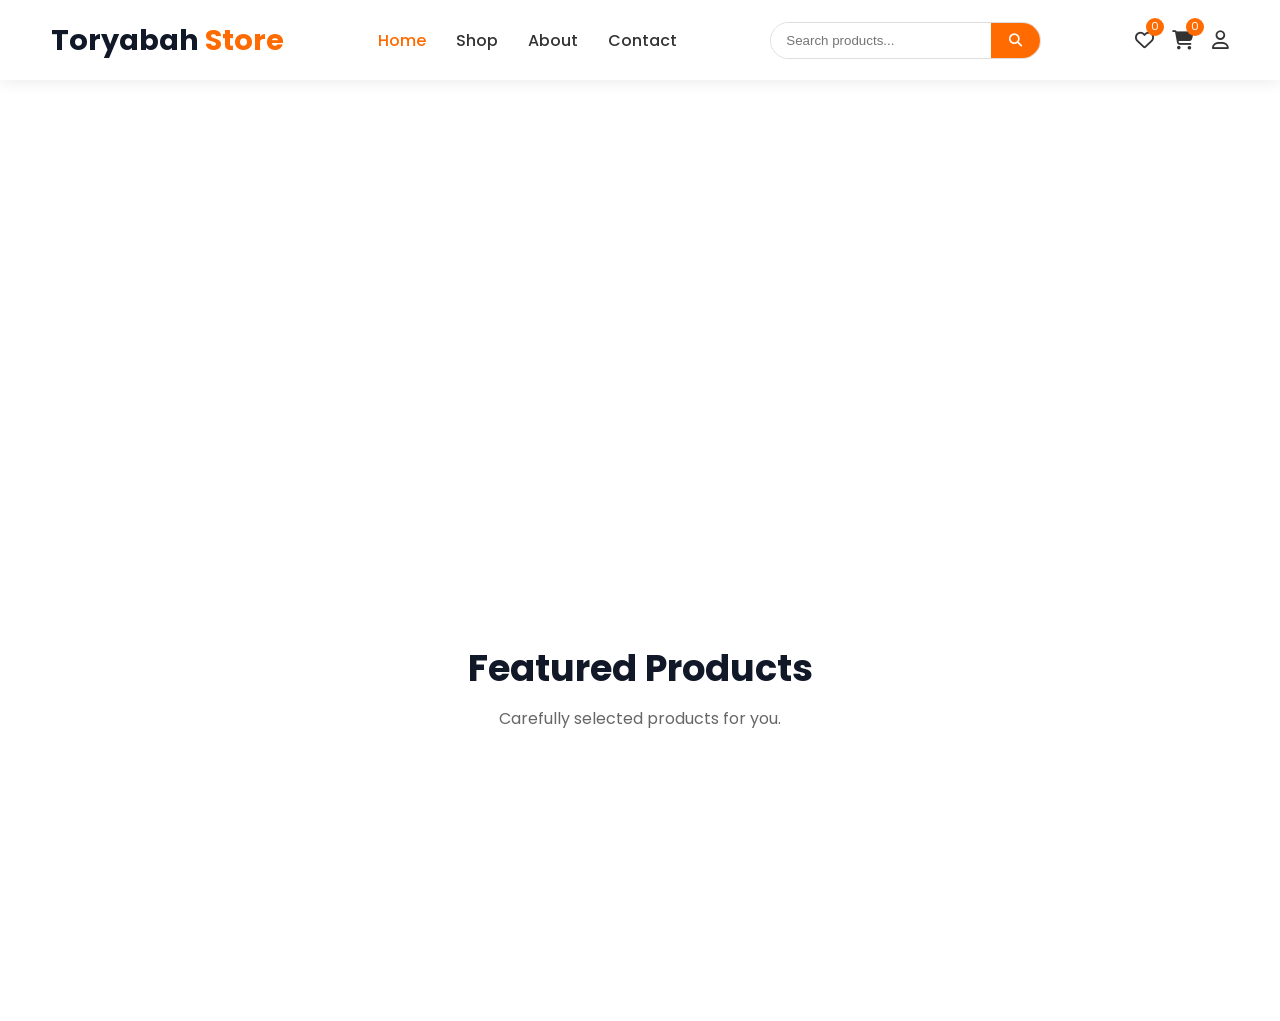
==== index.html @ fe674598 "Initial website upload" ====
<!DOCTYPE html>
<html lang="en">
<head>
    <meta charset="UTF-8">
    <meta name="viewport" content="width=device-width, initial-scale=1.0">
    <title>Toryabah Store | Shop Smart, Live Better</title>

    <!-- CSS -->
    <link rel="stylesheet" href="assets/style.css">
    <link rel="stylesheet" href="assets/responsive.css">

    <!-- Font Awesome -->
    <link rel="stylesheet"
    href="https://cdnjs.cloudflare.com/ajax/libs/font-awesome/6.5.2/css/all.min.css">
</head>

<body>

    <!-- Header -->
    

    <header class="header">

        <div class="container nav-container">

        <!-- Logo -->
        <a href="index.html" class="logo">
            Toryabah <span>Store</span>
        </a>

        <!-- Navigation -->
        <nav class="navbar" id="navbar">
            <a href="index.html" class="active">Home</a>
            <a href="shop.html">Shop</a>
            <a href="about.html">About</a>
            <a href="contact.html">Contact</a>
        </nav>

        <!-- Search -->
        <div class="search-box">
            <input
                type="text"
                id="searchInput"
                placeholder="Search products...">

            <button>
                <i class="fas fa-search"></i>
            </button>
        </div>

        <!-- Icons -->
        <div class="nav-icons">

            <a href="#" class="wishlist-icon">
                <i class="far fa-heart"></i>
                <span class="wishlist-count">0</span>
            </a>

            <a href="#" class="cart-icon">
                <i class="fas fa-shopping-cart"></i>
                <span class="cart-count">0</span>
            </a>

            <a href="#">
                <i class="far fa-user"></i>
            </a>

            <div class="menu-toggle" id="menu-toggle">
                <i class="fas fa-bars"></i>
            </div>

        </div>

    </div>

</header>

    <!-- Hero -->
    <section id="hero"></section>

    <!-- Categories -->
    <section id="categories"></section>

    <!-- Flash Sale -->
    <section id="flash-sale"></section>

    <!-- Featured Products -->
    <section id="featured-products">
        <div class="container">

            <div class="section-title">

                <h2>Featured Products</h2>

                <p>Carefully selected products for you.</p>

            </div>

            <div class="products-grid"></div>

        </div>
    </section>

    <!-- Newsletter -->
    <section id="newsletter"></section>

    <!-- Footer -->
    <footer id="footer"></footer>

    <!-- Toast -->
    <div id="toast"></div> 

    <!-- Product Modal -->
    <div id="productModal"></div>

    <!-- Cart Sidebar -->
    <div id="cartSidebar"></div>

    <!-- JS -->
    <script src="assets/js/products.js"></script>
    <script src="assets/js/app.js"></script>
    <script src="assets/js/search.js"></script>
    <script src="assets/js/filter.js"></script>
    <script src="assets/js/sort.js"></script>
    <script src="assets/js/modal.js"></script>
    <script src="assets/js/wishlist.js"></script>
    <script src="assets/js/cart.js"></script>
    <script src="assets/js/main.js"></script>

</body>
</html>
---- assets/style.css ----
/* Google Font */
@import url('https://fonts.googleapis.com/css2?family=Poppins:wght@300;400;500;600;700;800&display=swap');

:root{

--primary:#ff6b00;
--secondary:#111827;
--light:#ffffff;
--gray:#f4f4f4;
--text:#333;
--shadow:0 10px 25px rgba(0,0,0,.1);

}

*{

margin:0;
padding:0;
box-sizing:border-box;

}

html{

scroll-behavior:smooth;

}

body{

font-family:'Poppins',sans-serif;
background:#fff;
color:var(--text);
overflow-x:hidden;

}

img{

max-width:100%;
display:block;

}

a{

text-decoration:none;
color:inherit;

}

ul{

list-style:none;

}

.container{

width:min(1200px,92%);
margin:auto;

}

section{

padding:80px 0;

}

.section-title{

text-align:center;
margin-bottom:50px;

}

.section-title h2{

font-size:2.3rem;
margin-bottom:10px;
color:var(--secondary);

}

.section-title p{

color:#666;

}



/* =====================
HEADER
===================== */

.header{
    position:sticky;
    top:0;
    z-index:1000;
    background:#fff;
    box-shadow:0 2px 15px rgba(0,0,0,.08);
}

.nav-container{
    display:flex;
    align-items:center;
    justify-content:space-between;
    min-height:80px;
    gap:20px;
}

.logo{
    font-size:1.8rem;
    font-weight:700;
    color:var(--secondary);
}

.logo span{
    color:var(--primary);
}

.navbar{
    display:flex;
    gap:30px;
}

.navbar a{
    font-weight:500;
    transition:.3s;
}

.navbar a:hover,
.navbar a.active{
    color:var(--primary);
}

.search-box{
    display:flex;
    border:1px solid #ddd;
    border-radius:30px;
    overflow:hidden;
}

.search-box input{
    border:none;
    outline:none;
    padding:10px 15px;
    width:220px;
}

.search-box button{
    border:none;
    background:var(--primary);
    color:#fff;
    padding:0 18px;
    cursor:pointer;
}

.nav-icons{
    display:flex;
    align-items:center;
    gap:18px;
}

.nav-icons a{
    position:relative;
    font-size:1.2rem;
}

.cart-count,
.wishlist-count{
    position:absolute;
    top:-8px;
    right:-10px;
    width:18px;
    height:18px;
    border-radius:50%;
    background:var(--primary);
    color:#fff;
    font-size:11px;
    display:flex;
    align-items:center;
    justify-content:center;
}

.menu-toggle{
    display:none;
    font-size:1.6rem;
    cursor:pointer;
}
---- assets/responsive.css ----
@media(max-width:992px){

    .search-box{
        display:none;
    }

    .navbar{
        position:fixed;
        top:80px;
        left:-100%;
        width:250px;
        height:100vh;
        background:#fff;
        flex-direction:column;
        padding:30px;
        transition:.3s;
        box-shadow:0 10px 20px rgba(0,0,0,.1);
    }

    .navbar.active{
        left:0;
    }

    .menu-toggle{
        display:block;
    }

}
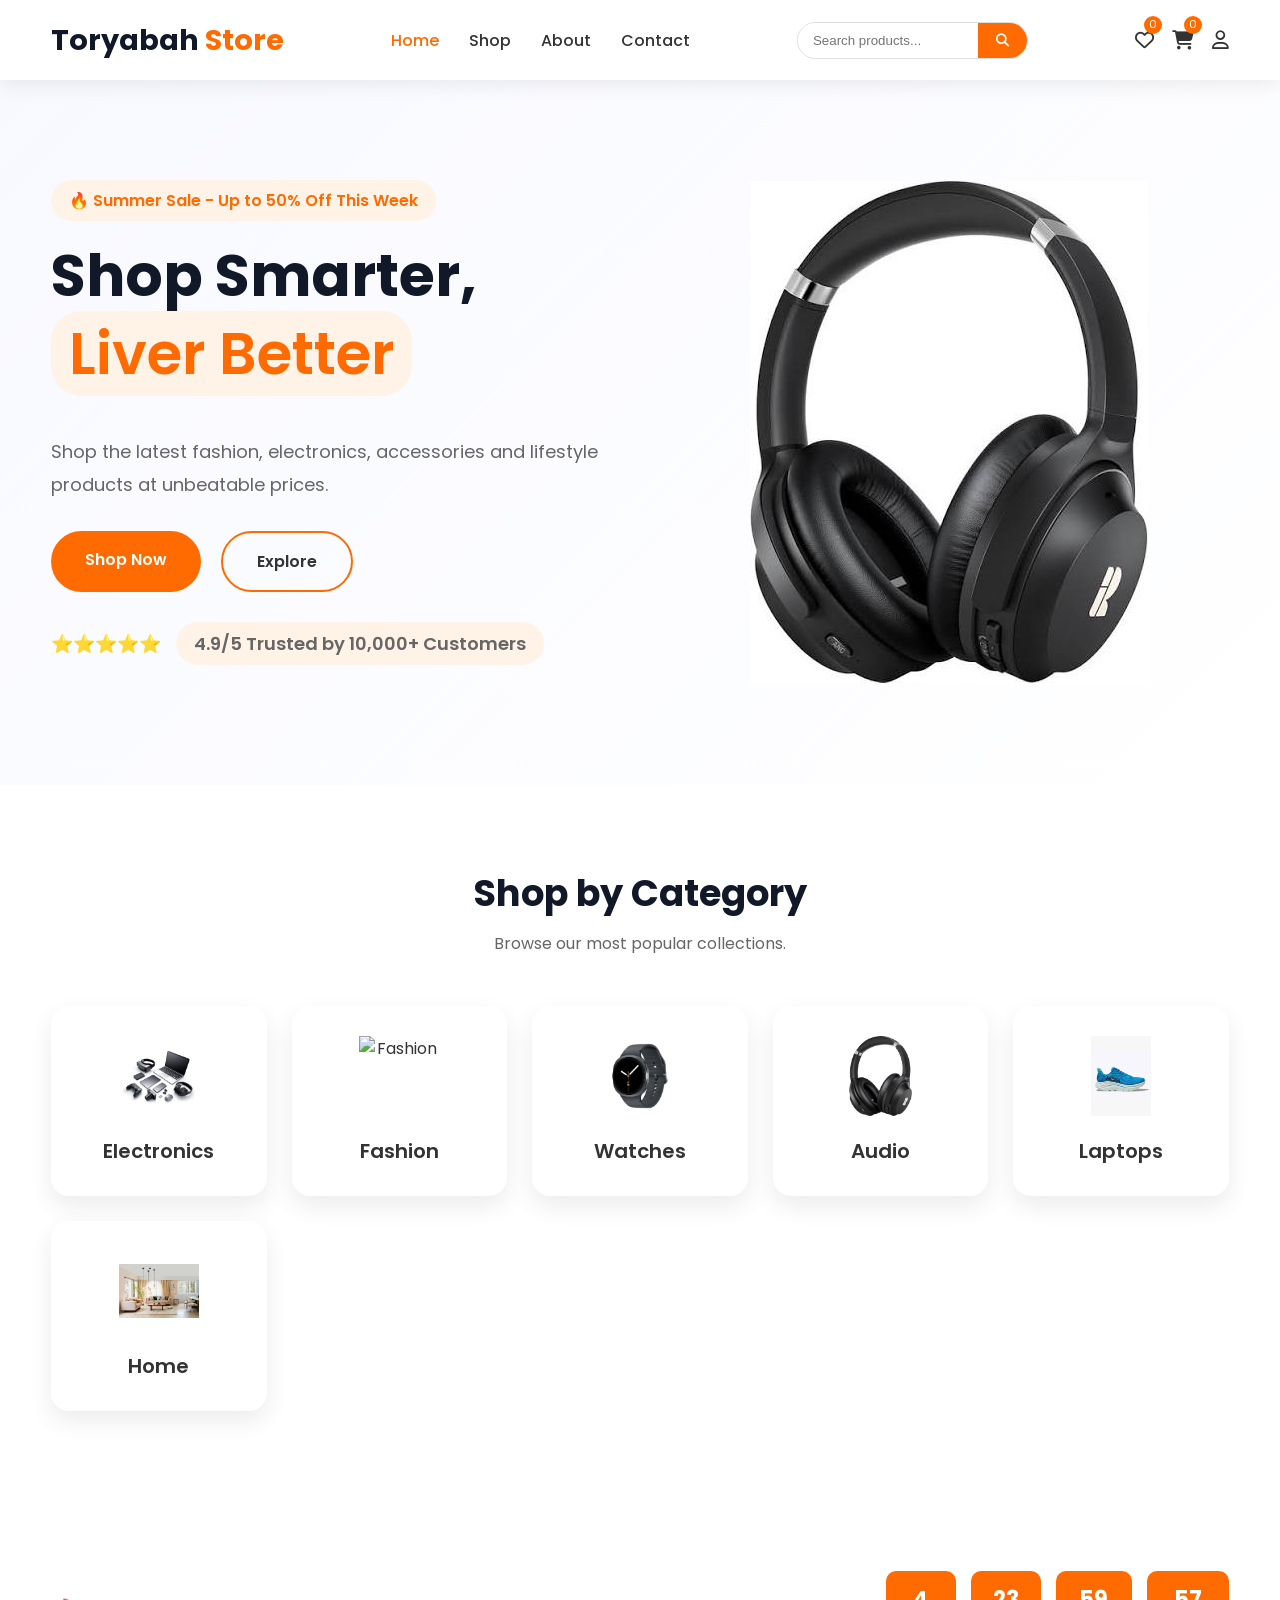
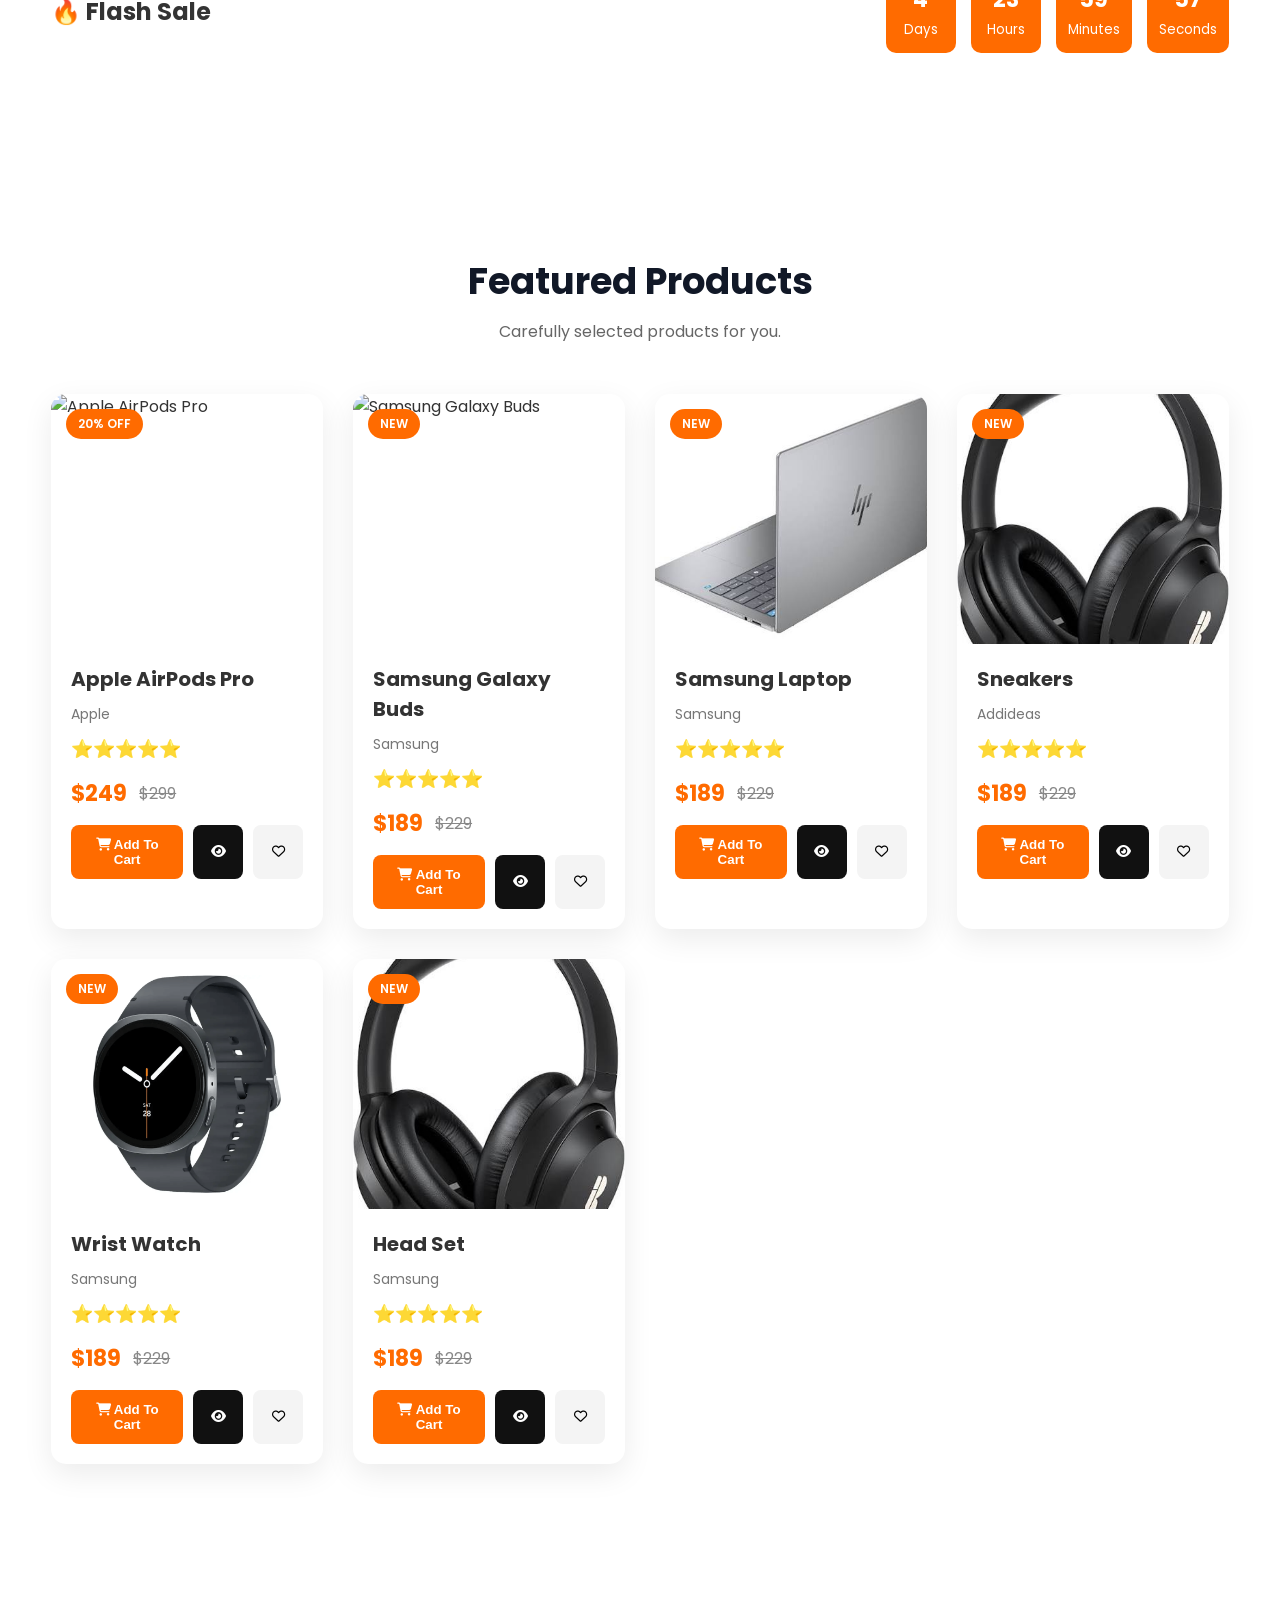
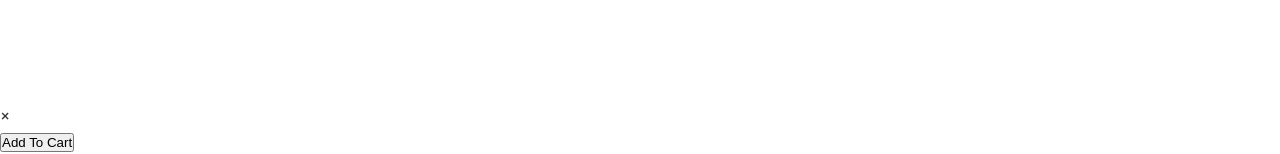
==== commit b9e8f9ad: "Initial website update" ====
--- a/index.html
+++ b/index.html
@@ -76,13 +76,180 @@
 </header>
 
     <!-- Hero -->
-    <section id="hero"></section>
+    <section class="hero" id="hero">
+
+    <div class="container hero-container">
+
+        <div class="hero-content">
+
+            <span class="hero-tag">
+                🔥 Summer Sale - Up to 50% Off This Week
+            </span>
+
+            <h1>
+                Shop Smarter, <span class="hero-tag">Liver Better</span>
+            </h1>
+
+            <p>
+
+                Shop the latest fashion, electronics,
+                accessories and lifestyle products
+                at unbeatable prices.
+
+            </p>
+
+            <div class="hero-buttons">
+
+                <a href="#featured-products" class="shop-btn">
+
+                    Shop Now
+
+                </a>
+
+                <a href="#" class="explore-btn">
+
+                    Explore
+
+                </a>
+
+            </div>
+
+            <div class="hero-rating">
+
+                ⭐⭐⭐⭐⭐
+
+                <span class="hero-tag">
+
+                    4.9/5 Trusted by 10,000+ Customers
+
+                </span>
+
+            </div>
+
+        </div>
+
+        <div class="hero-image">
+
+            <img src="./assets/image/Head-set.png" alt="Hero Product">
+
+        </div>
+
+    </div>
+
+</section>
+
+
+
 
     <!-- Categories -->
-    <section id="categories"></section>
+
+<section class="categories" id="categories">
+
+    <div class="container">
+
+        <div class="section-title">
+
+            <h2>Shop by Category</h2>
+
+            <p>Browse our most popular collections.</p>
+
+        </div>
+
+        <div class="category-grid">
+
+            <div class="category-card">
+                <img src="./assets/image/industries-electronics.jpeg" alt="Electronics">
+                <h3>Electronics</h3>
+            </div>
+
+            <div class="category-card">
+                <img src="assets/images/categories/fashion.png" alt="Fashion">
+                <h3>Fashion</h3>
+            </div>
+
+            <div class="category-card">
+                <img src="./assets/image/Samsung-Galaxy-watch-8.png" alt="Watches">
+                <h3>Watches</h3>
+            </div>
+
+            <div class="category-card">
+                <img src="./assets/image/Head-set.png" alt="Audio">
+                <h3>Audio</h3>
+            </div>
+
+            <div class="category-card">
+                <img src="./assets/image/running-shoe.png" alt="Laptops">
+                <h3>Laptops</h3>
+            </div>
+
+            <div class="category-card">
+                <img src="./assets/image/home.png" alt="Home">
+                <h3>Home</h3>
+            </div>
+
+        </div>
+
+    </div>
+
+</section>
+
+
 
     <!-- Flash Sale -->
-    <section id="flash-sale"></section>
+
+<section class="flash-sale" id="flash-sale">
+
+        <div class="container">
+
+        <div class="flash-header">
+
+        <h2>
+
+        🔥 Flash Sale
+
+        </h2>
+
+        <div class="countdown">
+
+        <div>
+
+        <span id="days">00</span>
+
+        <small>Days</small>
+
+        </div>
+
+        <div>
+
+        <span id="hours">00</span>
+
+        <small>Hours</small>
+
+        </div>
+
+        <div>
+
+        <span id="minutes">00</span>
+
+        <small>Minutes</small>
+
+        </div>
+
+        <div>
+
+        <span id="seconds">00</span>
+
+        <small>Seconds</small>
+
+        </div>
+
+        </div>
+
+        </div>
+
+        </div>
+
+</section>
 
     <!-- Featured Products -->
     <section id="featured-products">
@@ -108,7 +275,49 @@
     <footer id="footer"></footer>
 
     <!-- Toast -->
-    <div id="toast"></div> 
+    <div id="toast"></div>
+    
+    <div class="modal" id="productModal">
+
+        <div class="modal-content">
+
+                <span class="close-modal">
+
+                &times;
+
+                </span>
+
+                <div class="modal-body">
+
+                <div class="modal-image">
+
+                <img id="modalImg">
+
+                </div>
+
+                <div class="modal-details">
+
+                <h2 id="modalTitle"></h2>
+
+                <div id="modalStars"></div>
+
+                <p id="modalPrice"></p>
+
+                <p id="modalDescription"></p>
+
+                <button id="modalCart">
+
+                Add To Cart
+
+                </button>
+
+            </div>
+
+        </div>
+
+    </div>
+
+</div>
 
     <!-- Product Modal -->
     <div id="productModal"></div>
@@ -125,7 +334,8 @@
     <script src="assets/js/modal.js"></script>
     <script src="assets/js/wishlist.js"></script>
     <script src="assets/js/cart.js"></script>
-    <script src="assets/js/main.js"></script>
+    <script src="assets/js/count.js"></script>
+    <script src="assets/main.js"></script>
 
 </body>
 </html>
--- a/assets/style.css
+++ b/assets/style.css
@@ -102,6 +102,13 @@
     background:#fff;
     box-shadow:0 2px 15px rgba(0,0,0,.08);
 }
+
+.header{
+
+box-shadow:0 4px 20px rgba(0,0,0,.08);
+
+}
+
 
 .nav-container{
     display:flex;
@@ -189,4 +196,524 @@
     display:none;
     font-size:1.6rem;
     cursor:pointer;
+}
+
+
+/* ==========================
+HERO
+========================== */
+
+.hero{
+
+padding:100px 0;
+
+background:linear-gradient(135deg,#f8f9ff,#fff);
+
+}
+
+.hero-container{
+
+display:grid;
+
+grid-template-columns:repeat(2,1fr);
+
+align-items:center;
+
+gap:60px;
+
+}
+
+.hero-tag{
+
+display:inline-block;
+
+background:#fff3e8;
+
+color:var(--primary);
+
+padding:8px 18px;
+
+border-radius:30px;
+
+font-weight:600;
+
+margin-bottom:20px;
+
+}
+
+.hero-content h1{
+
+font-size:58px;
+
+line-height:1.2;
+
+margin-bottom:20px;
+
+color:#111827;
+
+}
+
+.hero-content p{
+
+font-size:18px;
+
+color:#666;
+
+line-height:1.8;
+
+margin-bottom:30px;
+
+}
+
+.hero-buttons{
+
+display:flex;
+
+gap:20px;
+
+margin-bottom:30px;
+
+}
+
+.shop-btn{
+
+background:var(--primary);
+
+padding:16px 34px;
+
+border-radius:50px;
+
+color:#fff;
+
+font-weight:600;
+
+transition:.3s;
+
+}
+
+.shop-btn:hover{
+
+transform:translateY(-5px);
+
+}
+
+.explore-btn{
+
+padding:16px 34px;
+
+border:2px solid var(--primary);
+
+border-radius:50px;
+
+font-weight:600;
+
+transition:.3s;
+
+}
+
+.explore-btn:hover{
+
+background:var(--primary);
+
+color:#fff;
+
+}
+
+.hero-rating{
+
+font-size:18px;
+
+}
+
+.hero-rating span{
+
+margin-left:10px;
+
+color:#666;
+
+}
+
+.hero-image{
+
+animation:float 4s ease infinite;
+
+}
+
+.hero-image img{
+
+max-width:550px;
+
+margin:auto;
+
+}
+
+@keyframes float{
+
+0%,100%{
+
+transform:translateY(0);
+
+}
+
+50%{
+
+transform:translateY(-20px);
+
+}
+
+}
+
+
+/*=========================
+CATEGORIES
+=========================*/
+
+.category-grid{
+
+display:grid;
+
+grid-template-columns:repeat(auto-fit,minmax(180px,1fr));
+
+gap:25px;
+
+margin-top:50px;
+
+}
+
+.category-card{
+
+background:#fff;
+
+padding:30px 20px;
+
+border-radius:18px;
+
+text-align:center;
+
+box-shadow:0 10px 25px rgba(0,0,0,.08);
+
+transition:.35s;
+
+cursor:pointer;
+
+}
+
+.category-card:hover{
+
+transform:translateY(-10px);
+
+}
+
+.category-card img{
+
+width:80px;
+
+height:80px;
+
+object-fit:contain;
+
+margin:auto;
+
+margin-bottom:20px;
+
+}
+
+.category-card h3{
+
+font-size:20px;
+
+font-weight:600;
+
+}
+
+
+/*======================
+FLASH SALE
+======================*/
+
+.flash-header{
+
+display:flex;
+
+justify-content:space-between;
+
+align-items:center;
+
+flex-wrap:wrap;
+
+margin-bottom:40px;
+
+}
+
+.countdown{
+
+display:flex;
+
+gap:15px;
+
+}
+
+.countdown div{
+
+background:var(--primary);
+
+color:#fff;
+
+padding:12px;
+
+border-radius:10px;
+
+text-align:center;
+
+min-width:70px;
+
+}
+
+.countdown span{
+
+display:block;
+
+font-size:22px;
+
+font-weight:700;
+
+}
+
+
+
+.wishlist-btn{
+
+width:50px;
+
+border:none;
+
+background:#f4f4f4;
+
+border-radius:8px;
+
+cursor:pointer;
+
+transition:.3s;
+
+}
+
+.wishlist-btn:hover{
+
+background:#ff4d6d;
+
+color:#fff;
+
+}
+
+
+/* ===========================
+PRODUCTS
+=========================== */
+
+.products-grid{
+
+display:grid;
+
+grid-template-columns:repeat(auto-fit,minmax(260px,1fr));
+
+gap:30px;
+
+}
+
+.product-card{
+
+position:relative;
+
+background:#fff;
+
+border-radius:15px;
+
+overflow:hidden;
+
+box-shadow:0 10px 30px rgba(0,0,0,.08);
+
+transition:.35s ease;
+
+}
+
+.product-card:hover{
+
+transform:translateY(-10px);
+
+box-shadow:0 18px 35px rgba(0,0,0,.15);
+
+}
+
+.product-card img{
+
+width:100%;
+
+height:250px;
+
+object-fit:cover;
+
+transition:.4s;
+
+}
+
+.product-card:hover img{
+
+transform:scale(1.08);
+
+}
+
+.badge{
+
+position:absolute;
+
+top:15px;
+
+left:15px;
+
+background:var(--primary);
+
+color:#fff;
+
+padding:6px 12px;
+
+border-radius:20px;
+
+font-size:12px;
+
+font-weight:600;
+
+}
+
+.product-info{
+
+padding:20px;
+
+}
+
+.product-info h3{
+
+font-size:20px;
+
+margin-bottom:10px;
+
+}
+
+.brand{
+
+color:#777;
+
+font-size:14px;
+
+margin-bottom:10px;
+
+}
+
+.price{
+
+display:flex;
+
+gap:12px;
+
+align-items:center;
+
+margin:15px 0;
+
+}
+
+.new-price{
+
+font-size:22px;
+
+font-weight:700;
+
+color:var(--primary);
+
+}
+
+.old-price{
+
+text-decoration:line-through;
+
+color:#888;
+
+}
+
+.product-buttons{
+
+display:flex;
+
+gap:10px;
+
+}
+
+.cart-btn{
+
+flex:1;
+
+padding:12px;
+
+border:none;
+
+background:var(--primary);
+
+color:#fff;
+
+font-weight:600;
+
+border-radius:8px;
+
+cursor:pointer;
+
+transition:.3s;
+
+}
+
+.cart-btn:hover{
+
+background:#e55a00;
+
+}
+
+.view-btn{
+
+width:50px;
+
+border:none;
+
+background:#111;
+
+color:#fff;
+
+border-radius:8px;
+
+cursor:pointer;
+
+transition:.3s;
+
+}
+
+.view-btn:hover{
+
+background:#333;
+
+}
+
+.stars{
+
+margin:10px 0;
+
+font-size:18px;
+
+}
+
+.search-box input{
+    width:180px;
+}
+
+.cart-count,
+.wishlist-count{
+
+top:-10px;
+right:-8px;
+
 }
--- a/assets/responsive.css
+++ b/assets/responsive.css
@@ -25,4 +25,46 @@
         display:block;
     }
 
+}
+
+
+
+/* HERO */
+
+@media(max-width:768px){
+
+.hero-container{
+
+grid-template-columns:1fr;
+
+text-align:center;
+
+}
+
+.hero-image{
+
+order:-1;
+
+}
+
+.hero-content h1{
+
+font-size:38px;
+
+}
+
+.hero-buttons{
+
+justify-content:center;
+
+flex-wrap:wrap;
+
+}
+
+.hero-rating{
+
+font-size:16px;
+
+}
+
 }
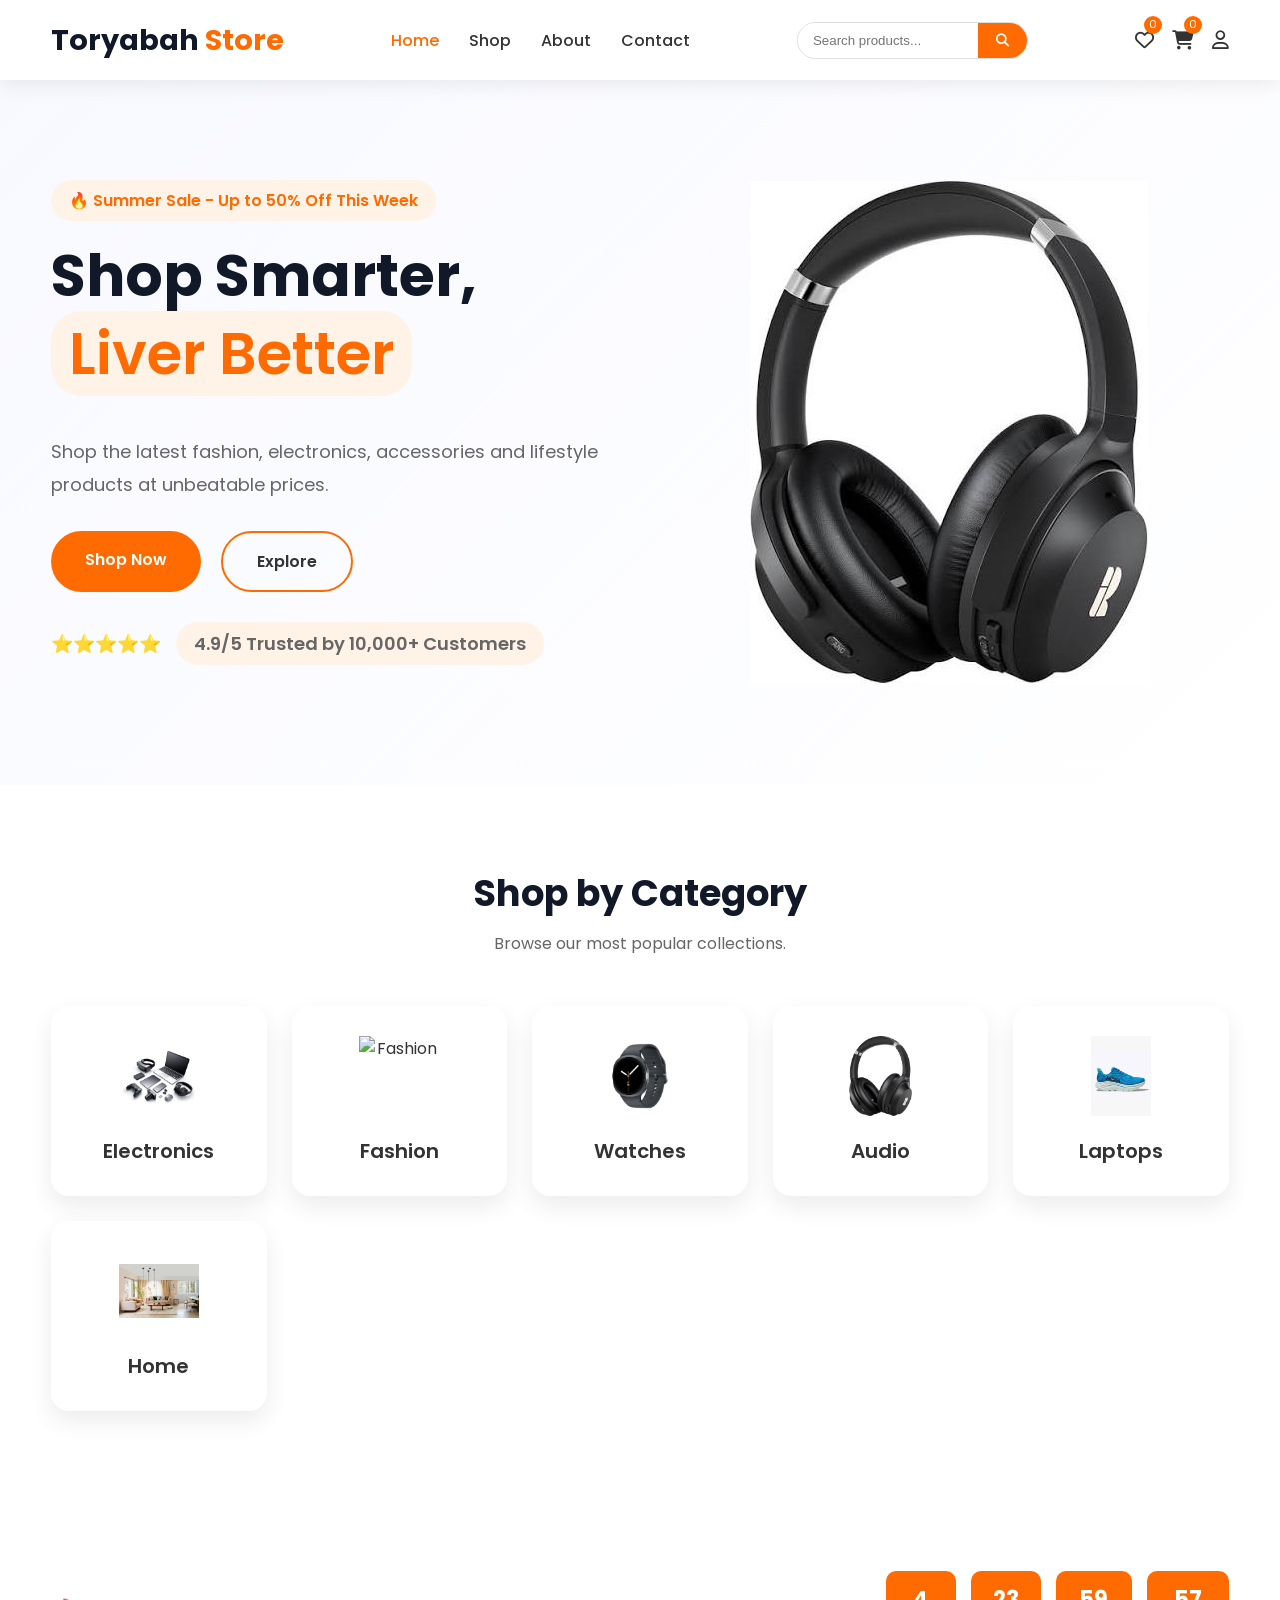
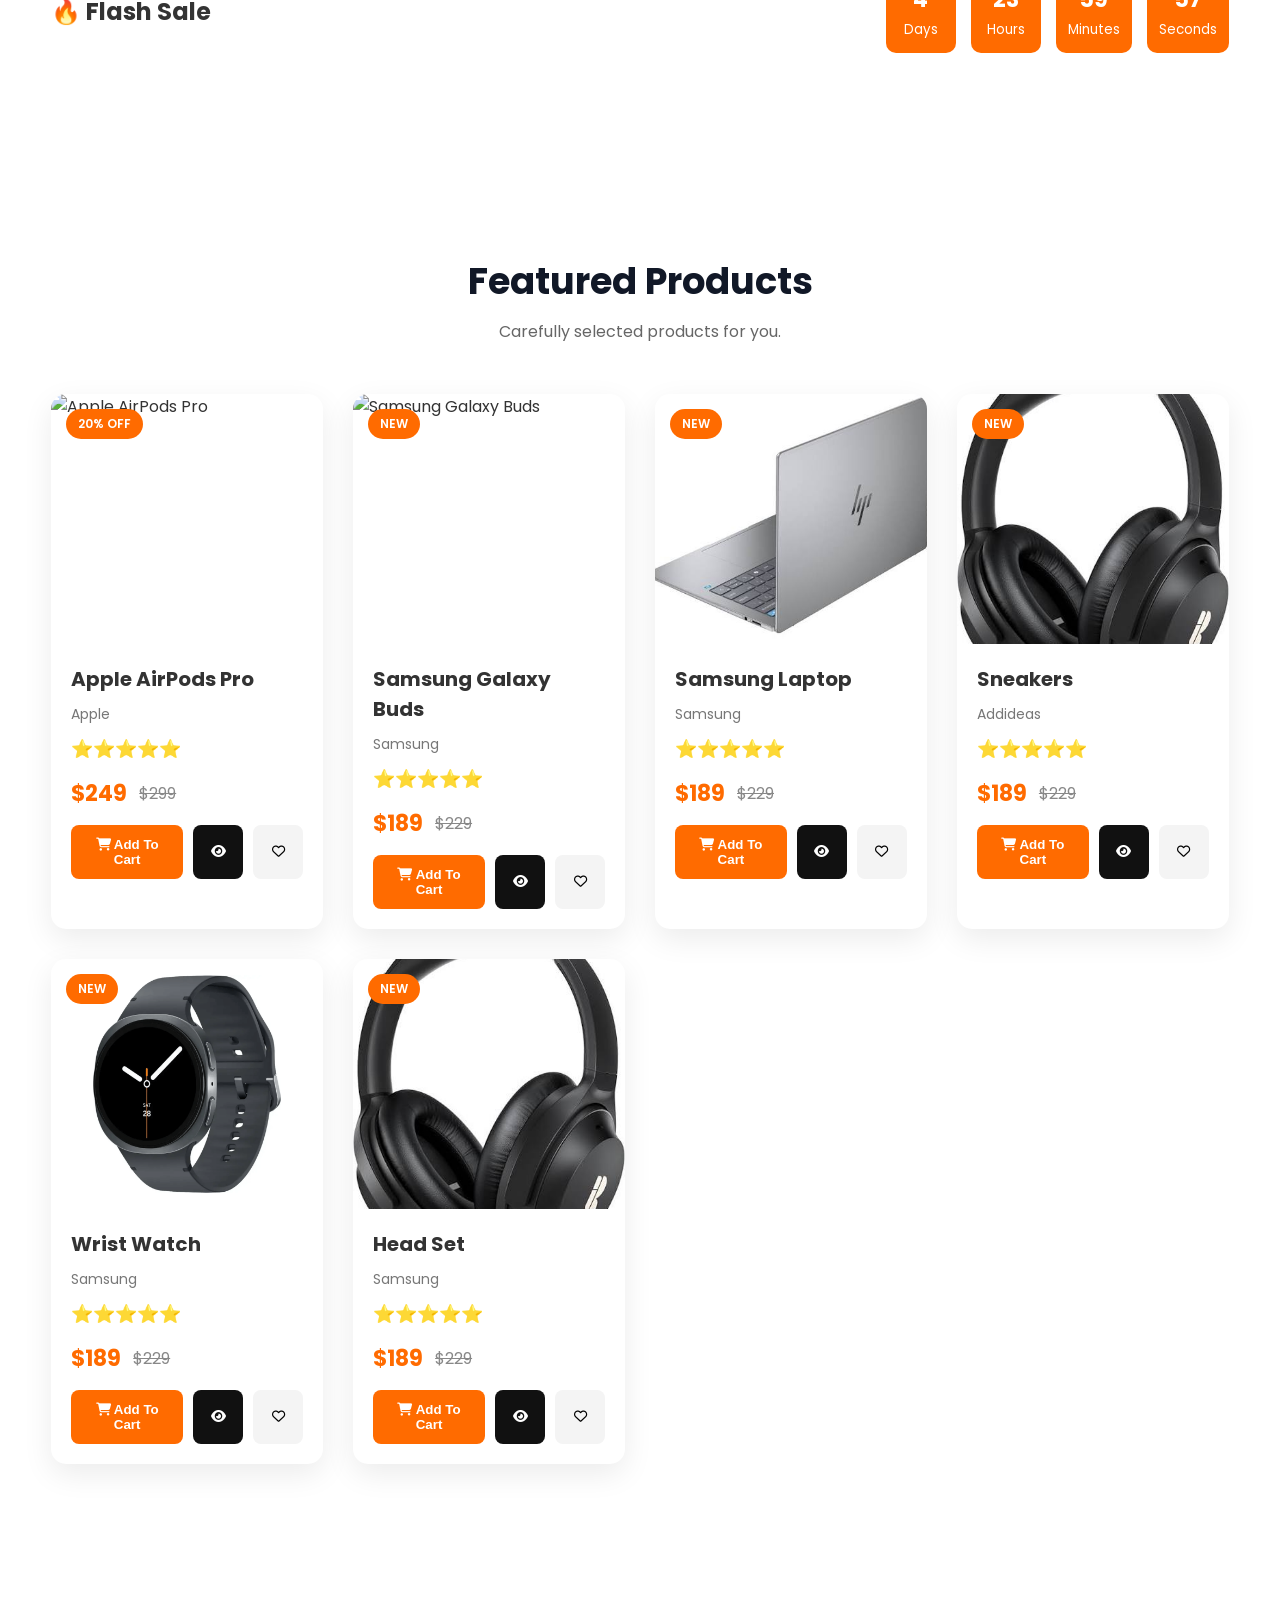
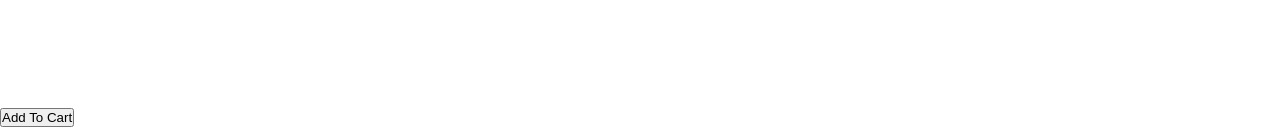
==== commit 9ba3ec01: "Initial website update" ====
--- a/index.html
+++ b/index.html
@@ -276,50 +276,117 @@
 
     <!-- Toast -->
     <div id="toast"></div>
+
     
-    <div class="modal" id="productModal">
-
-        <div class="modal-content">
-
-                <span class="close-modal">
+            <div class="modal" id="productModal">
+
+                <div class="modal-content">
+
+                            <span class="close-modal">
+
+                            &times;
+
+                            </span>
+
+                    <div class="modal-body">
+
+                        <div class="modal-image">
+
+                            <img id="modalImg">
+
+                        </div>
+
+                        <div class="modal-details">
+
+                            <h2 id="modalTitle"></h2>
+
+                            <div id="modalStars"></div>
+
+                            <p id="modalPrice"></p>
+
+                            <p id="modalDescription"></p>
+
+                            <button id="modalCart">
+
+                            Add To Cart
+
+                            </button>
+
+                        </div>
+
+                    </div>
+
+                </div>
+
+          </div>
+
+    <!-- Product Modal -->
+
+    <!-- ==========================
+        PRODUCT QUICK VIEW MODAL
+        ========================== -->
+
+        <div class="modal-overlay" id="modalOverlay">
+
+        <div class="product-modal">
+
+            <span class="close-modal" id="closeModal">
 
                 &times;
 
-                </span>
-
-                <div class="modal-body">
-
-                <div class="modal-image">
-
-                <img id="modalImg">
+            </span>
+
+            <div class="modal-left">
+
+                <img src="" id="modalImage">
+
+            </div>
+
+            <div class="modal-right">
+
+                <h2 id="modalTitle"></h2>
+
+                <div id="modalStars"></div>
+
+                <h3 id="modalPrice"></h3>
+
+                <p id="modalDescription"></p>
+
+                <!-- Quantity -->
+
+                <div class="quantity-box">
+
+                    <button id="decreaseQty">−</button>
+
+                    <span id="modalQuantity">1</span>
+
+                    <button id="increaseQty">+</button>
 
                 </div>
 
-                <div class="modal-details">
-
-                <h2 id="modalTitle"></h2>
-
-                <div id="modalStars"></div>
-
-                <p id="modalPrice"></p>
-
-                <p id="modalDescription"></p>
-
-                <button id="modalCart">
-
-                Add To Cart
-
-                </button>
+                <div class="modal-buttons">
+
+                    <button id="modalCartBtn">
+
+                        <i class="fas fa-shopping-cart"></i>
+
+                        Add To Cart
+
+                    </button>
+
+                    <button id="modalWishlistBtn">
+
+                        <i class="far fa-heart"></i>
+
+                    </button>
+
+                </div>
 
             </div>
 
         </div>
 
     </div>
-
-</div>
-
-    <!-- Product Modal -->
     <div id="productModal"></div>
 
     <!-- Cart Sidebar -->
--- a/assets/style.css
+++ b/assets/style.css
@@ -716,4 +716,230 @@
 top:-10px;
 right:-8px;
 
+}
+
+/*=========================
+PRODUCT MODAL
+=========================*/
+
+.modal-overlay{
+
+position:fixed;
+
+top:0;
+
+left:0;
+
+width:100%;
+
+height:100%;
+
+background:rgba(0,0,0,.6);
+
+display:none;
+
+justify-content:center;
+
+align-items:center;
+
+padding:20px;
+
+z-index:5000;
+
+}
+
+.modal-overlay.active{
+
+display:flex;
+
+animation:fadeIn .3s;
+
+}
+
+.product-modal{
+
+background:#fff;
+
+border-radius:20px;
+
+width:100%;
+
+max-width:1000px;
+
+display:grid;
+
+grid-template-columns:1fr 1fr;
+
+gap:40px;
+
+padding:40px;
+
+position:relative;
+
+animation:slideUp .35s;
+
+}
+
+.modal-left img{
+
+width:100%;
+
+height:420px;
+
+object-fit:contain;
+
+}
+
+.modal-right h2{
+
+font-size:34px;
+
+margin-bottom:15px;
+
+}
+
+.modal-right h3{
+
+font-size:30px;
+
+color:var(--primary);
+
+margin:20px 0;
+
+}
+
+.modal-right p{
+
+line-height:1.8;
+
+color:#666;
+
+}
+
+.close-modal{
+
+position:absolute;
+
+right:25px;
+
+top:20px;
+
+font-size:35px;
+
+cursor:pointer;
+
+}
+
+.quantity-box{
+
+display:flex;
+
+align-items:center;
+
+gap:20px;
+
+margin:30px 0;
+
+}
+
+.quantity-box button{
+
+width:45px;
+
+height:45px;
+
+border:none;
+
+background:var(--primary);
+
+color:#fff;
+
+font-size:22px;
+
+border-radius:8px;
+
+cursor:pointer;
+
+}
+
+.modal-buttons{
+
+display:flex;
+
+gap:20px;
+
+}
+
+#modalCartBtn{
+
+flex:1;
+
+padding:15px;
+
+border:none;
+
+background:var(--primary);
+
+color:#fff;
+
+font-size:18px;
+
+font-weight:600;
+
+border-radius:10px;
+
+cursor:pointer;
+
+}
+
+#modalWishlistBtn{
+
+width:60px;
+
+border:none;
+
+background:#eee;
+
+border-radius:10px;
+
+cursor:pointer;
+
+font-size:22px;
+
+}
+
+@keyframes fadeIn{
+
+from{
+
+opacity:0;
+
+}
+
+to{
+
+opacity:1;
+
+}
+
+}
+
+@keyframes slideUp{
+
+from{
+
+transform:translateY(50px);
+
+opacity:0;
+
+}
+
+to{
+
+transform:translateY(0);
+
+opacity:1;
+
+}
+
 }
--- a/assets/responsive.css
+++ b/assets/responsive.css
@@ -34,16 +34,17 @@
 @media(max-width:768px){
 
 .hero-container{
-
+display:grid;
 grid-template-columns:1fr;
 
 text-align:center;
+gap:40;
 
 }
 
 .hero-image{
 
-order:-1;
+order:2;
 
 }
 
@@ -67,4 +68,47 @@
 
 }
 
+}
+
+
+/*================
+    Product Modal
+    =================*/
+
+    @media(max-width:768px){
+
+.product-modal{
+
+grid-template-columns:1fr;
+
+padding:25px;
+
+}
+
+.modal-left img{
+
+height:250px;
+
+}
+
+.modal-right h2{
+
+font-size:28px;
+
+text-align:center;
+
+}
+
+.modal-right h3{
+
+text-align:center;
+
+}
+
+.modal-buttons{
+
+flex-direction:column;
+
+}
+
 }
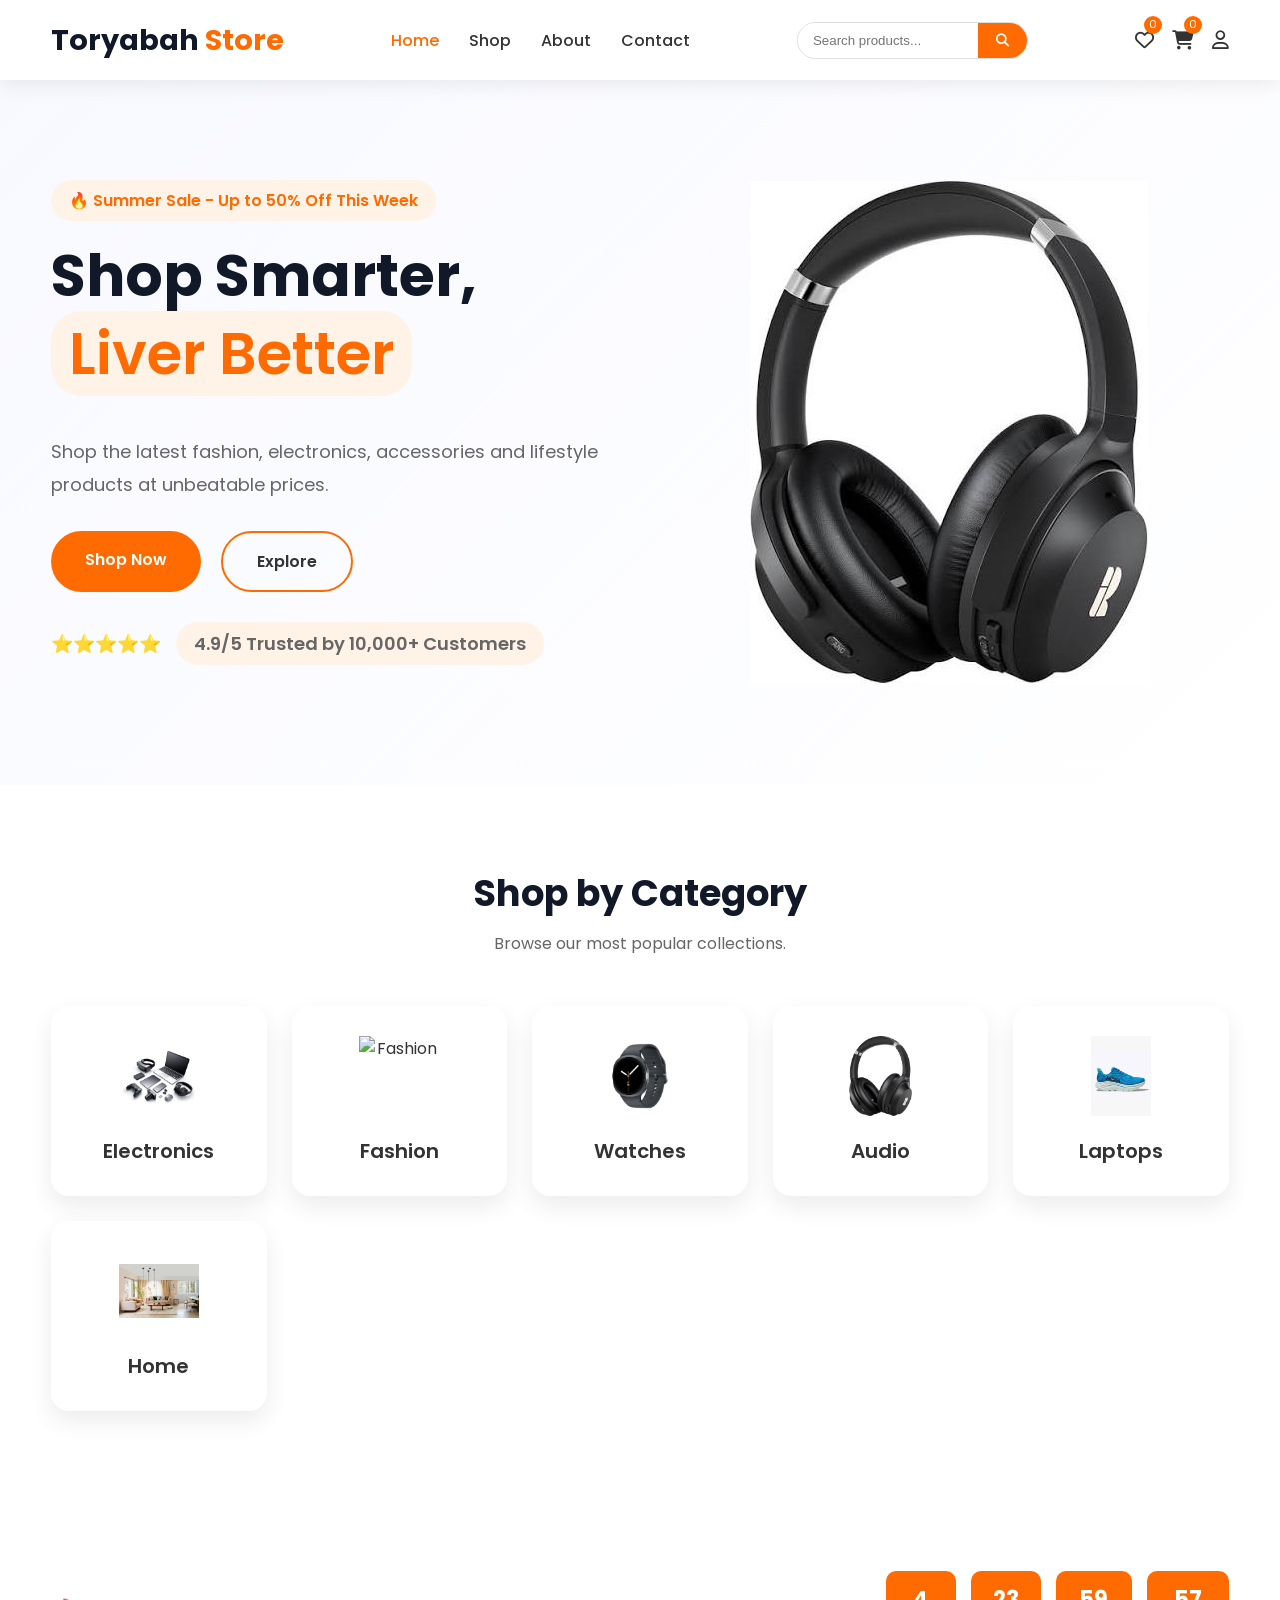
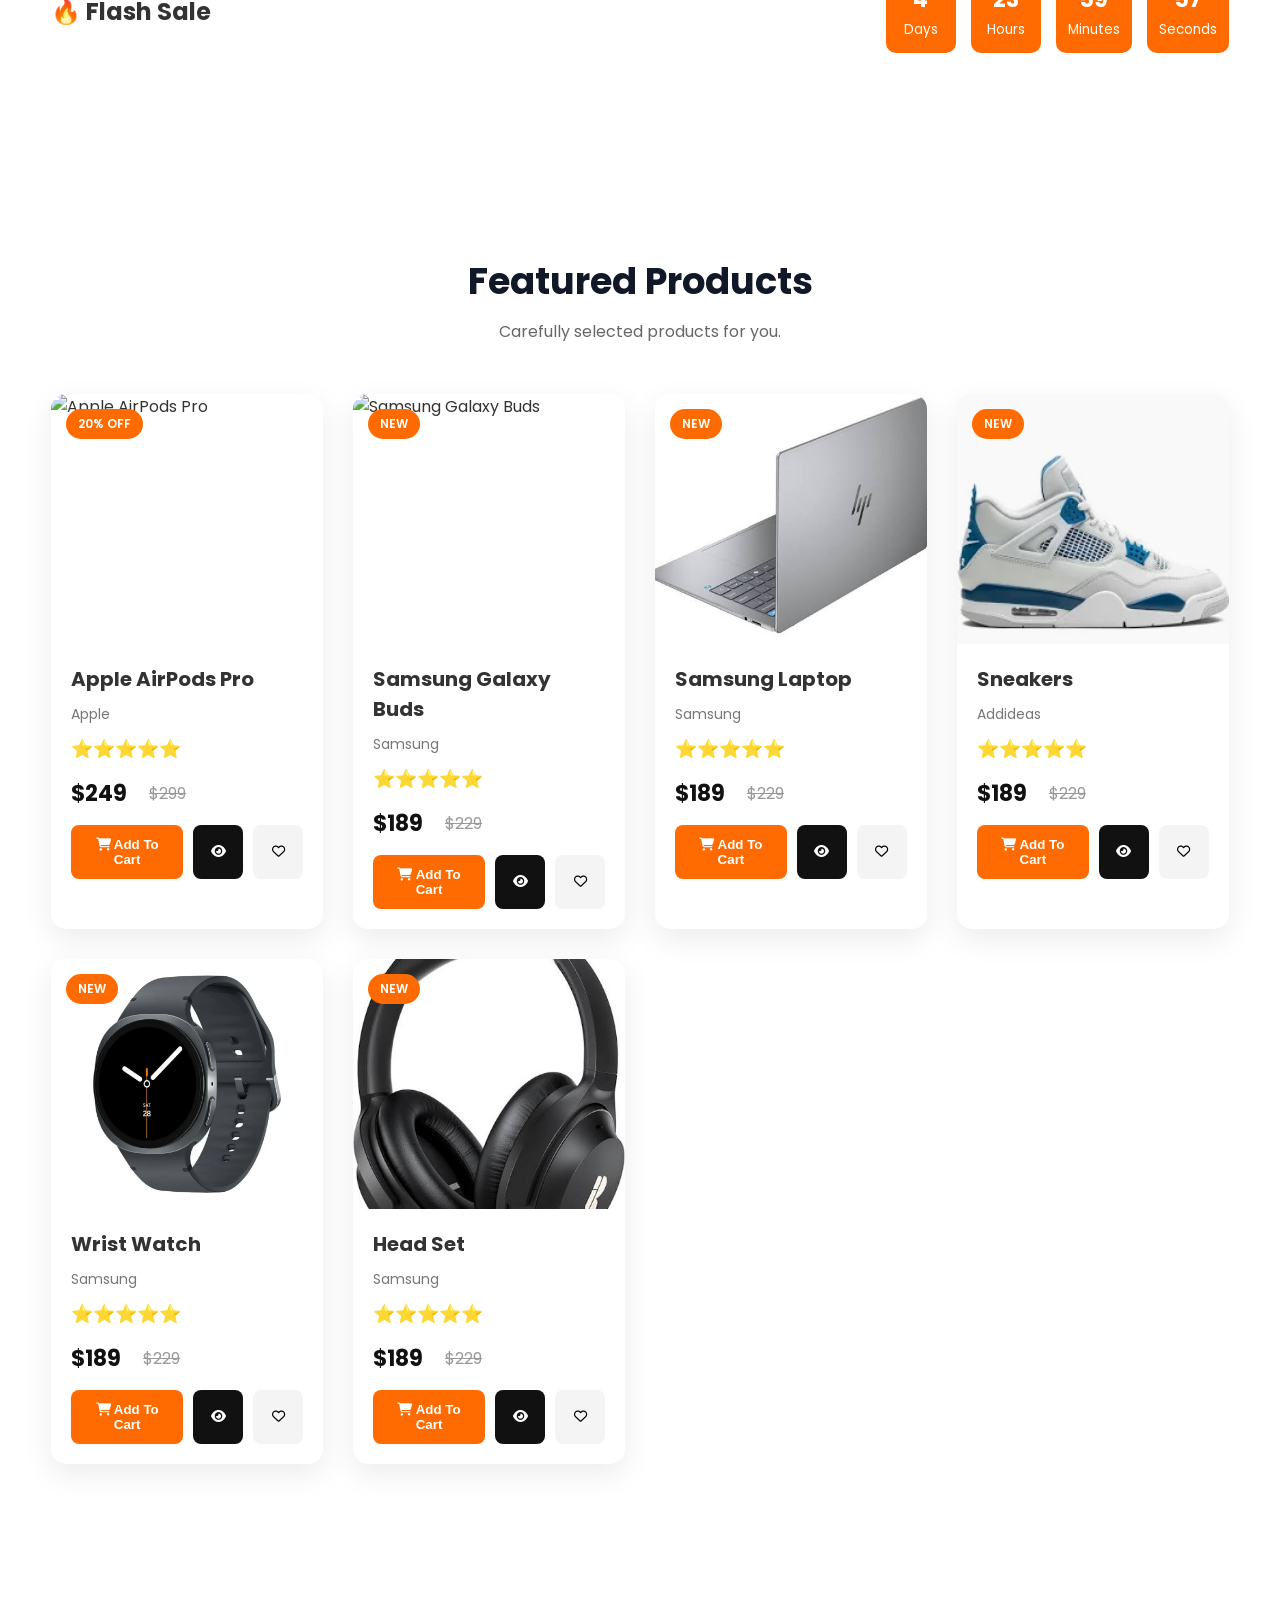
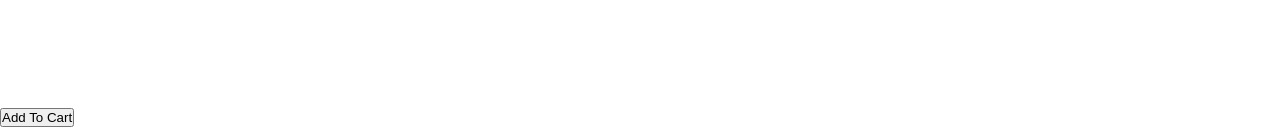
==== commit 6985eb2b: "Complete Quick View Modal" ====
--- a/index.html
+++ b/index.html
@@ -275,9 +275,12 @@
     <footer id="footer"></footer>
 
     <!-- Toast -->
+
+
     <div id="toast"></div>
 
     
+                <div id="productModal"></div>
             <div class="modal" id="productModal">
 
                 <div class="modal-content">
@@ -322,87 +325,114 @@
 
     <!-- Product Modal -->
 
-    <!-- ==========================
+    <!-- ==========================================
         PRODUCT QUICK VIEW MODAL
-        ========================== -->
-
-        <div class="modal-overlay" id="modalOverlay">
-
-        <div class="product-modal">
-
-            <span class="close-modal" id="closeModal">
-
-                &times;
-
-            </span>
-
-            <div class="modal-left">
-
-                <img src="" id="modalImage">
-
-            </div>
-
-            <div class="modal-right">
-
-                <h2 id="modalTitle"></h2>
-
-                <div id="modalStars"></div>
-
-                <h3 id="modalPrice"></h3>
-
-                <p id="modalDescription"></p>
-
-                <!-- Quantity -->
-
-                <div class="quantity-box">
-
-                    <button id="decreaseQty">−</button>
-
-                    <span id="modalQuantity">1</span>
-
-                    <button id="increaseQty">+</button>
-
-                </div>
-
-                <div class="modal-buttons">
-
-                    <button id="modalCartBtn">
-
-                        <i class="fas fa-shopping-cart"></i>
-
-                        Add To Cart
-
-                    </button>
-
-                    <button id="modalWishlistBtn">
-
-                        <i class="far fa-heart"></i>
-
-                    </button>
-
-                </div>
+=========================================== -->
+
+<div class="modal-overlay" id="modalOverlay">
+
+    <div class="product-modal">
+
+        <!-- Close Button -->
+        <span class="close-modal" id="closeModal">&times;</span>
+
+        <!-- Left Side -->
+        <div class="modal-left">
+
+            <img
+                id="modalImage"
+                src=""
+                alt="Product Image"
+            >
+
+        </div>
+
+        <!-- Right Side -->
+        <div class="modal-right">
+
+            <!-- Product Badge -->
+            <span id="modalBadge" class="modal-badge"></span>
+
+            <!-- Product Name -->
+            <h2 id="modalTitle"></h2>
+
+            <!-- Brand -->
+            <p class="modal-brand">
+                Brand: 
+                <span id="modalBrand"></span>
+            </p>
+
+            <!-- Category -->
+            <p class="modal-category">
+                Category:
+                <span id="modalCategory"></span>
+            </p>
+
+
+            <!-- Rating -->
+            <div id="modalStars" class="modal-stars"></div>
+
+            <!-- Price -->
+            <div id="modalPrice" class="modal-price"></div>
+
+            <!-- Description -->
+            <p id="modalDescription" class="modal-description"></p>
+
+            <!-- Quantity -->
+
+            <div class="quantity-box">
+
+                <button id="decreaseQty">−</button>
+
+                <span id="modalQuantity">1</span>
+
+                <button id="increaseQty">+</button>
+
+            </div>
+
+            <!-- Buttons -->
+
+            <div class="modal-buttons">
+
+                <button id="modalCartBtn">
+
+                    <i class="fas fa-shopping-cart"></i>
+
+                    Add To Cart
+
+                </button>
+
+                <button id="modalWishlistBtn">
+
+                    <i class="far fa-heart"></i>
+
+                </button>
 
             </div>
 
         </div>
 
     </div>
-    <div id="productModal"></div>
+
+</div>
+    
 
     <!-- Cart Sidebar -->
     <div id="cartSidebar"></div>
 
     <!-- JS -->
+
     <script src="assets/js/products.js"></script>
     <script src="assets/js/app.js"></script>
     <script src="assets/js/search.js"></script>
     <script src="assets/js/filter.js"></script>
     <script src="assets/js/sort.js"></script>
-    <script src="assets/js/modal.js"></script>
     <script src="assets/js/wishlist.js"></script>
     <script src="assets/js/cart.js"></script>
+    <script src="assets/js/modal.js"></script>
+
     <script src="assets/js/count.js"></script>
-    <script src="assets/main.js"></script>
+    <script src="assets/js/main.js"></script>
 
 </body>
 </html>
--- a/assets/style.css
+++ b/assets/style.css
@@ -942,4 +942,124 @@
 
 }
 
-}+}
+
+
+/*=========
+        toast 
+                =====*/
+
+               
+               
+ #toast{
+
+    position:fixed;
+
+    bottom:30px;
+
+    right:30px;
+
+    background:#111;
+
+    color:#fff;
+
+    padding:15px 25px;
+
+    border-radius:10px;
+
+    opacity:0;
+
+    transform:translateY(20px);
+
+    transition:.3s;
+
+    z-index:9999;
+
+    }
+
+    #toast.show{
+
+    opacity:1;
+
+    transform:translateY(0);
+
+}
+
+/* Modal Badge */
+
+#modalBadge{
+
+display:inline-block;
+
+background:var(--primary);
+
+color:#fff;
+
+padding:6px 12px;
+
+border-radius:20px;
+
+margin-bottom:15px;
+
+font-size:13px;
+
+font-weight:600;
+
+}
+
+
+.modal-brand,
+.modal-category{
+
+margin:8px 0;
+
+font-size:15px;
+
+color:#555;
+
+}
+
+.modal-stars{
+
+margin:15px 0;
+
+font-size:20px;
+
+}
+
+.modal-price{
+
+font-size:28px;
+
+margin:20px 0;
+
+}
+
+.new-price{
+
+font-weight:bold;
+
+color:#111;
+
+margin-right:10px;
+
+}
+
+.old-price{
+
+text-decoration:line-through;
+
+color:#999;
+
+}
+
+.modal-description{
+
+margin:20px 0;
+
+line-height:1.8;
+
+color:#666;
+
+}
+
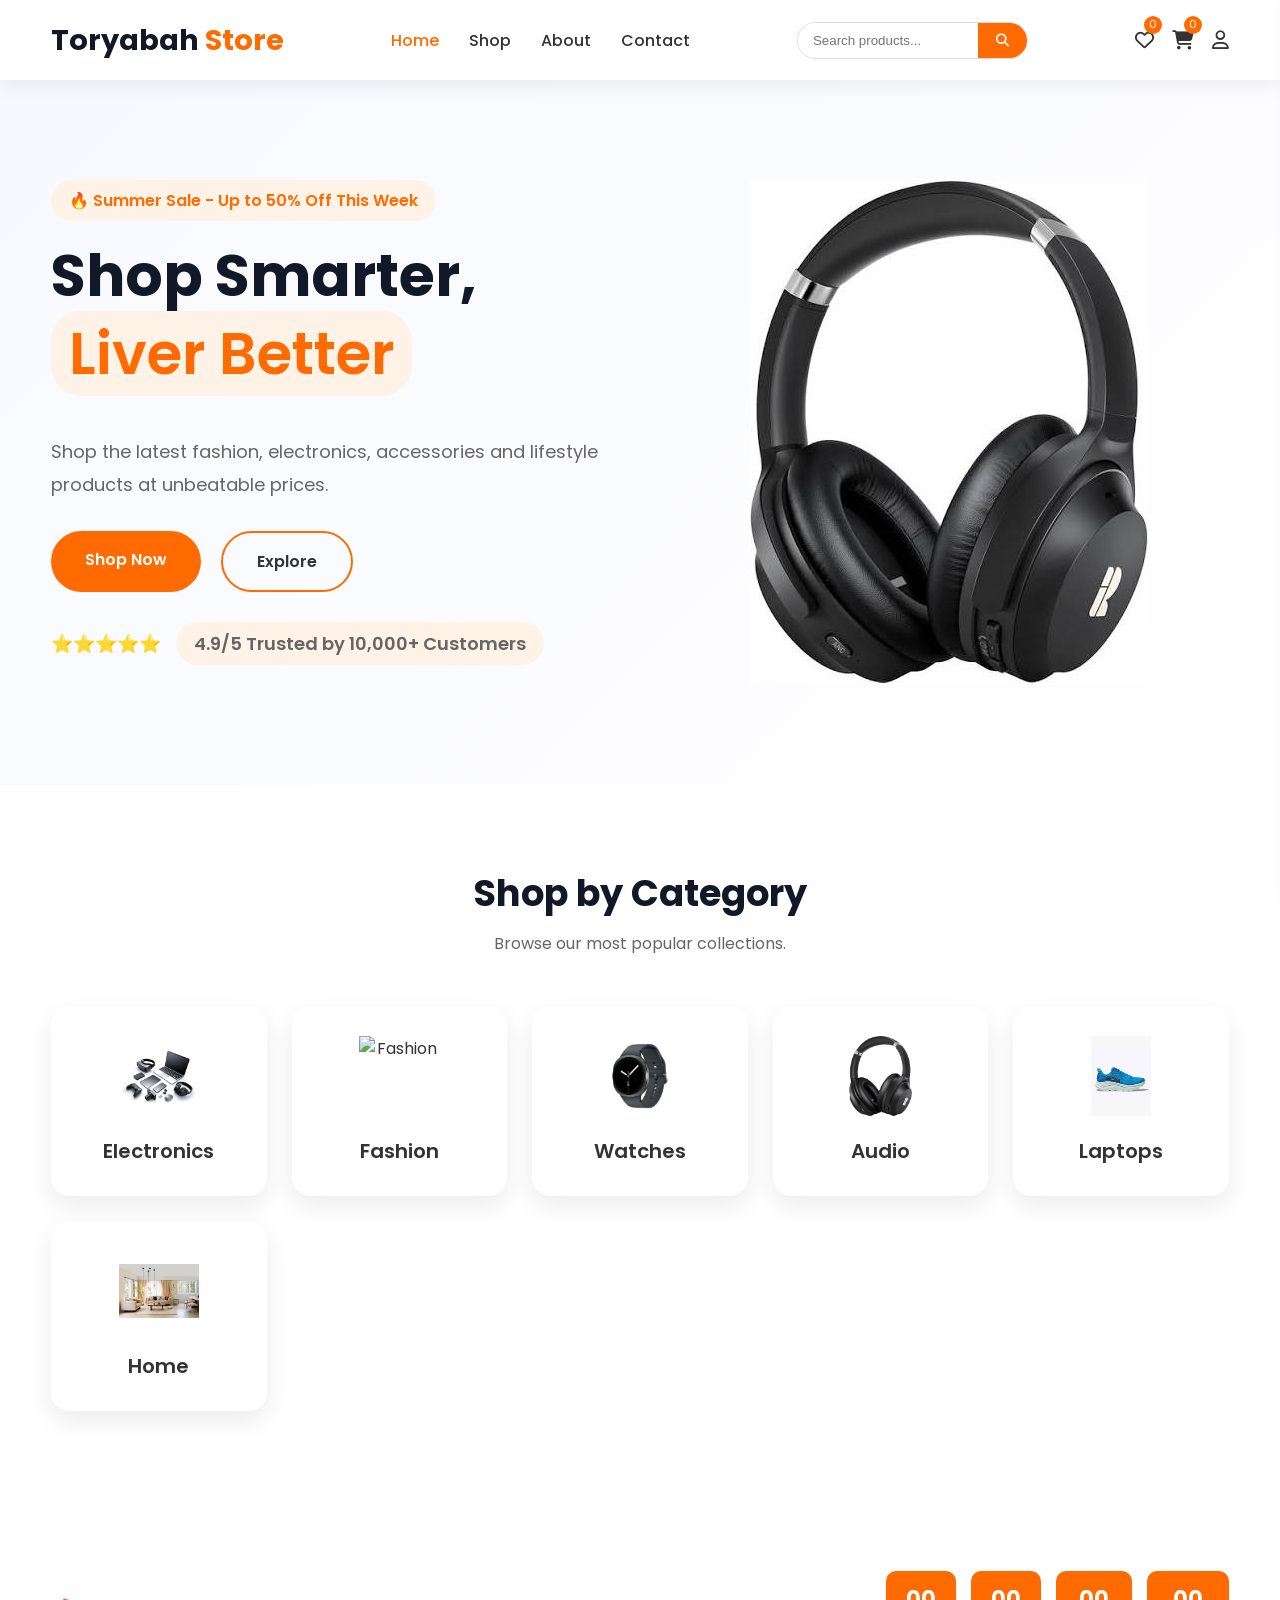
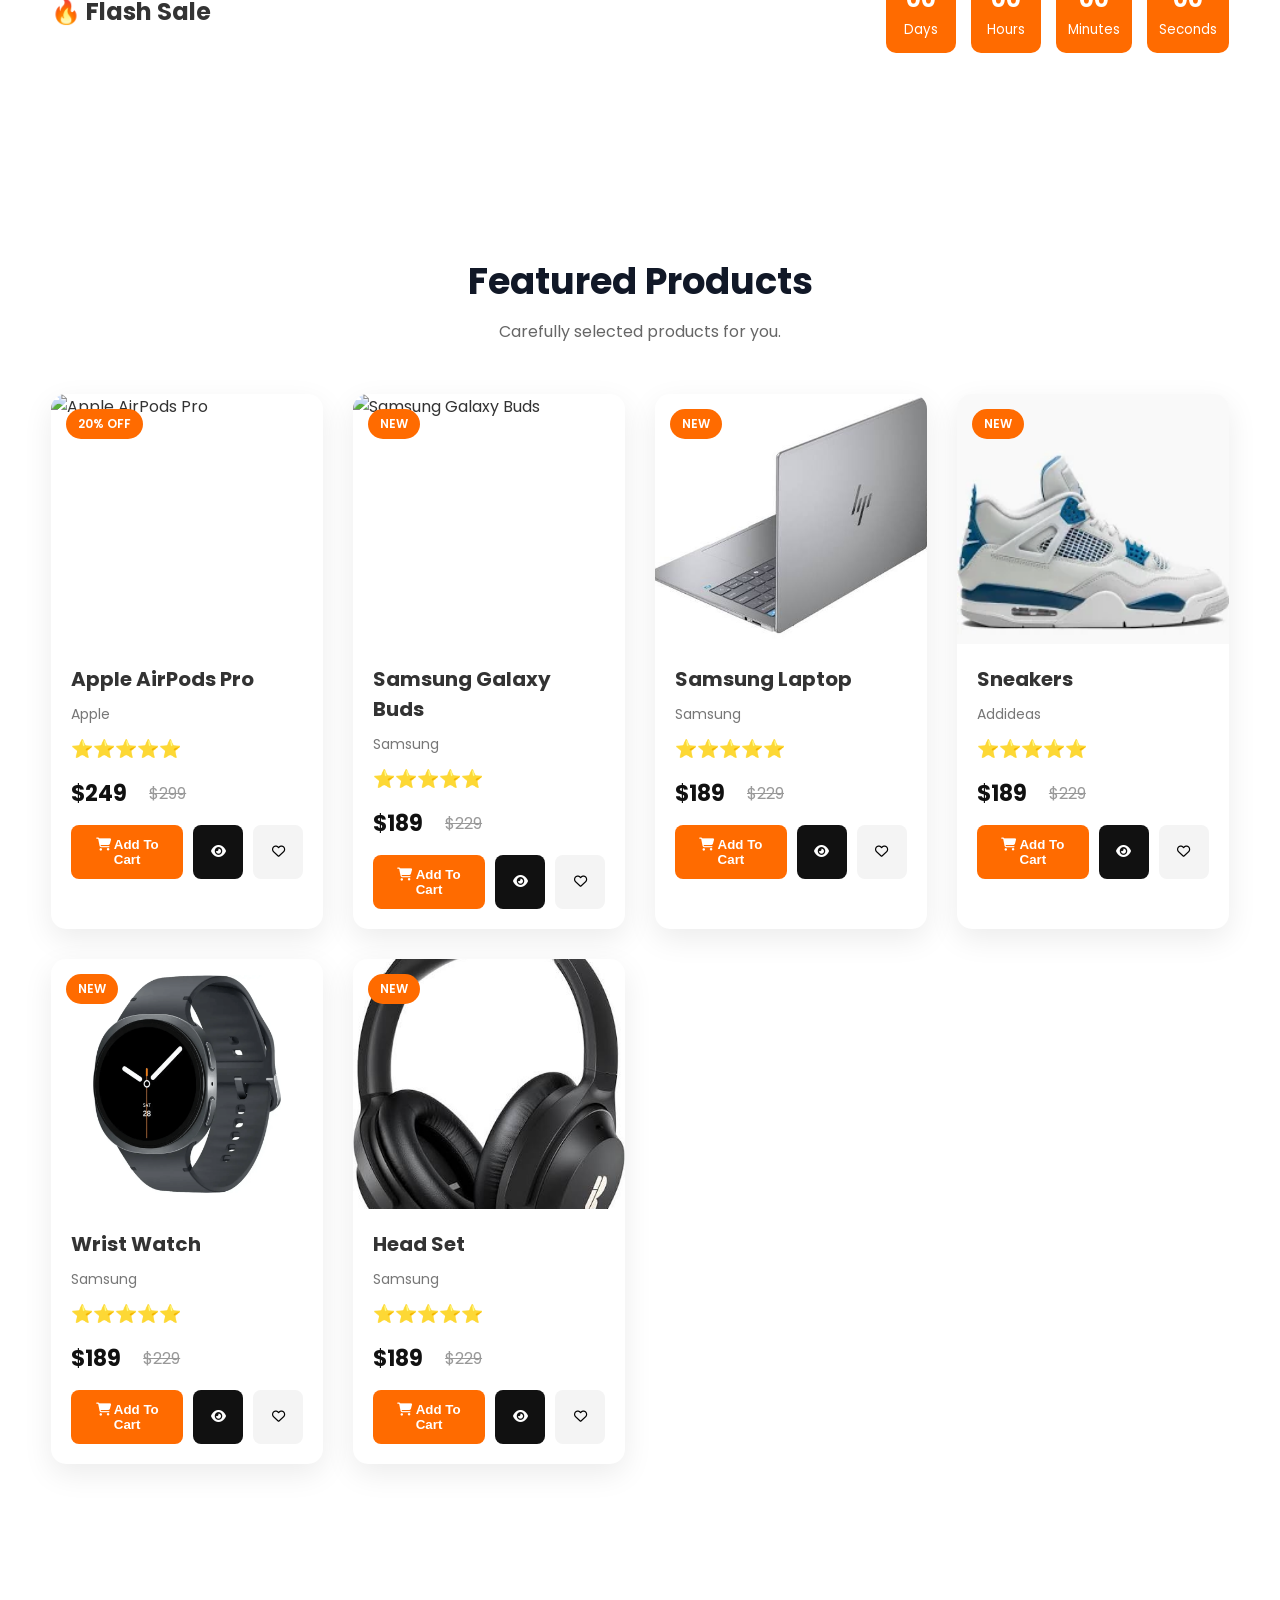
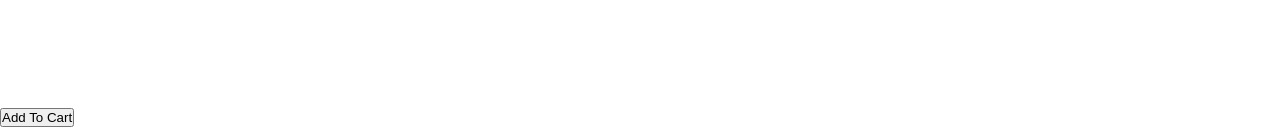
==== commit 63ceea7c: "Update and upload home page, checkout page, success page, fix responsiveness and javascript" ====
--- a/index.html
+++ b/index.html
@@ -56,7 +56,7 @@
                 <span class="wishlist-count">0</span>
             </a>
 
-            <a href="#" class="cart-icon">
+            <a href="javascript:void(0)" onclick="openCart()">
                 <i class="fas fa-shopping-cart"></i>
                 <span class="cart-count">0</span>
             </a>
@@ -278,6 +278,53 @@
 
 
     <div id="toast"></div>
+
+
+    <!-- ==========================================
+SHOPPING CART SIDEBAR
+=========================================== -->
+
+<div class="cart-overlay" id="cartOverlay"></div>
+
+<div class="cart-sidebar" id="cartSidebar">
+
+    <div class="cart-header">
+
+        <h2>Shopping Cart</h2>
+
+        <button id="closeCart">&times;</button>
+
+    </div>
+
+    <div id="cartItems">
+
+        <p class="empty-cart">
+
+            Your cart is empty.
+
+        </p>
+
+    </div>
+
+    <div class="cart-footer">
+
+        <h3>
+
+            Total:
+
+            <span id="cartTotal">$0</span>
+
+        </h3>
+
+        <button id="checkoutBtn">
+
+            Proceed to Checkout
+
+        </button>
+
+    </div>
+
+</div>
 
     
                 <div id="productModal"></div>
@@ -423,16 +470,24 @@
     <!-- JS -->
 
     <script src="assets/js/products.js"></script>
-    <script src="assets/js/app.js"></script>
-    <script src="assets/js/search.js"></script>
-    <script src="assets/js/filter.js"></script>
-    <script src="assets/js/sort.js"></script>
-    <script src="assets/js/wishlist.js"></script>
-    <script src="assets/js/cart.js"></script>
-    <script src="assets/js/modal.js"></script>
-
-    <script src="assets/js/count.js"></script>
-    <script src="assets/js/main.js"></script>
+
+<script src="assets/js/cart.js"></script>
+
+<script src="assets/js/modal.js"></script>
+
+<script src="assets/js/wishlist.js"></script>
+
+<script src="assets/js/search.js"></script>
+
+<script src="assets/js/filter.js"></script>
+
+<script src="assets/js/sort.js"></script>
+
+<script src="assets/js/countdown.js"></script>
+
+<script src="assets/js/app.js"></script>
+
+<script src="assets/js/main.js"></script>
 
 </body>
 </html>
--- a/assets/style.css
+++ b/assets/style.css
@@ -1063,3 +1063,249 @@
 
 }
 
+
+
+/*=========================
+CART SIDEBAR
+=========================*/
+
+.cart-overlay{
+
+position:fixed;
+
+top:0;
+
+left:0;
+
+width:100%;
+
+height:100%;
+
+background:rgba(0,0,0,.5);
+
+opacity:0;
+
+visibility:hidden;
+
+transition:.3s;
+
+z-index:4000;
+
+}
+
+.cart-overlay.active{
+
+opacity:1;
+
+visibility:visible;
+
+}
+
+.cart-sidebar{
+
+position:fixed;
+
+top:0;
+
+right:-420px;
+
+width:400px;
+
+max-width:100%;
+
+height:100vh;
+
+background:#fff;
+
+display:flex;
+
+flex-direction:column;
+
+transition:.35s;
+
+z-index:5001;
+
+box-shadow:-5px 0 20px rgba(0,0,0,.2);
+
+}
+
+.cart-sidebar.active{
+
+right:0;
+
+}
+
+.cart-header{
+
+display:flex;
+
+justify-content:space-between;
+
+align-items:center;
+
+padding:20px;
+
+border-bottom:1px solid #eee;
+
+}
+
+.cart-header h2{
+
+font-size:24px;
+
+}
+
+.cart-header button{
+
+font-size:30px;
+
+background:none;
+
+border:none;
+
+cursor:pointer;
+
+}
+
+#cartItems{
+
+flex:1;
+
+overflow-y:auto;
+
+padding:20px;
+
+}
+
+.cart-footer{
+
+padding:20px;
+
+border-top:1px solid #eee;
+
+}
+
+#checkoutBtn{
+
+width:100%;
+
+padding:15px;
+
+border:none;
+
+background:var(--primary);
+
+color:#fff;
+
+font-size:16px;
+
+font-weight:600;
+
+border-radius:8px;
+
+cursor:pointer;
+
+}
+
+.empty-cart{
+
+text-align:center;
+
+margin-top:100px;
+
+color:#777;
+
+}
+
+
+.cart-item{
+
+display:flex;
+
+gap:15px;
+
+margin-bottom:20px;
+
+padding-bottom:20px;
+
+border-bottom:1px solid #eee;
+
+}
+
+.cart-item img{
+
+width:80px;
+
+height:80px;
+
+object-fit:cover;
+
+border-radius:10px;
+
+}
+
+.cart-details{
+
+flex:1;
+
+}
+
+.cart-details h4{
+
+font-size:16px;
+
+margin-bottom:8px;
+
+}
+
+.cart-details p{
+
+color:var(--primary);
+
+font-weight:600;
+
+margin-bottom:10px;
+
+}
+
+.cart-qty{
+
+display:flex;
+
+align-items:center;
+
+gap:10px;
+
+}
+
+.cart-qty button{
+
+width:30px;
+
+height:30px;
+
+border:none;
+
+background:#f3f3f3;
+
+cursor:pointer;
+
+font-size:18px;
+
+border-radius:5px;
+
+}
+
+.remove-item{
+
+border:none;
+
+background:none;
+
+color:red;
+
+font-size:20px;
+
+cursor:pointer;
+
+}
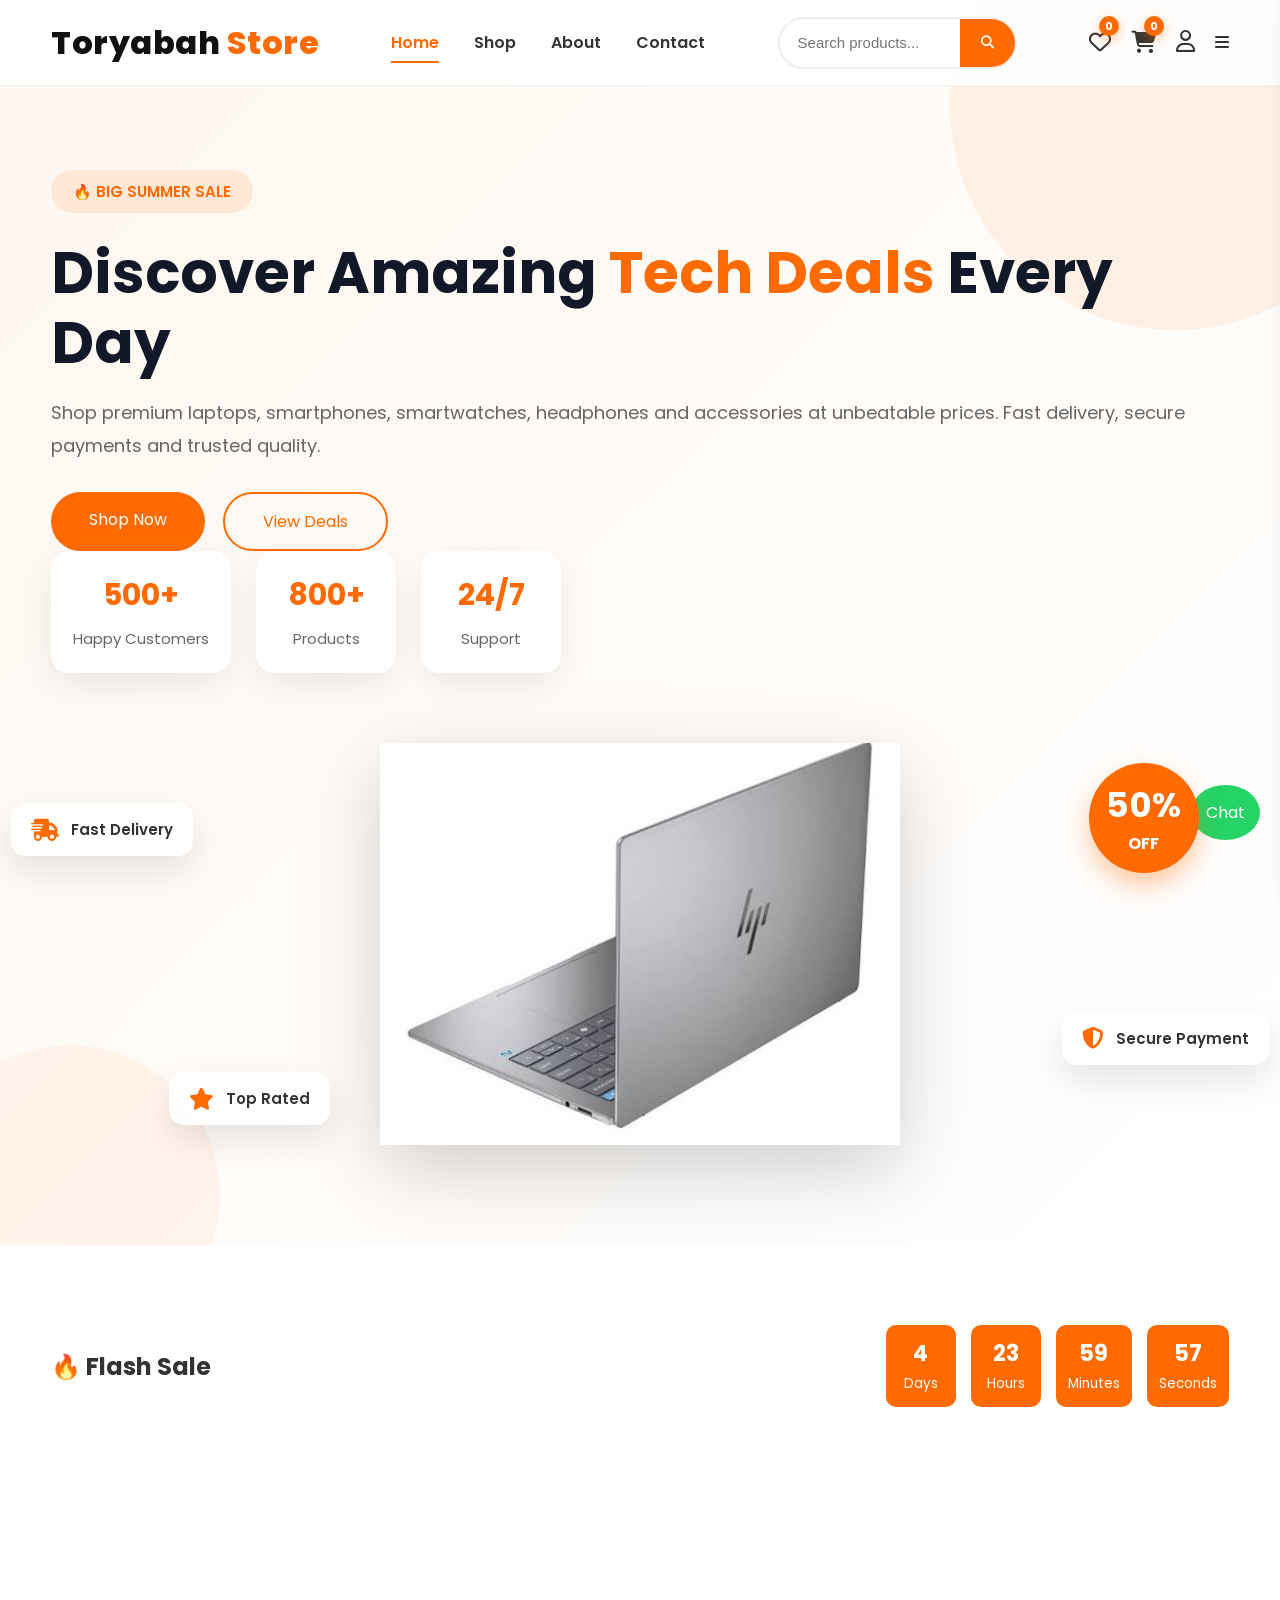
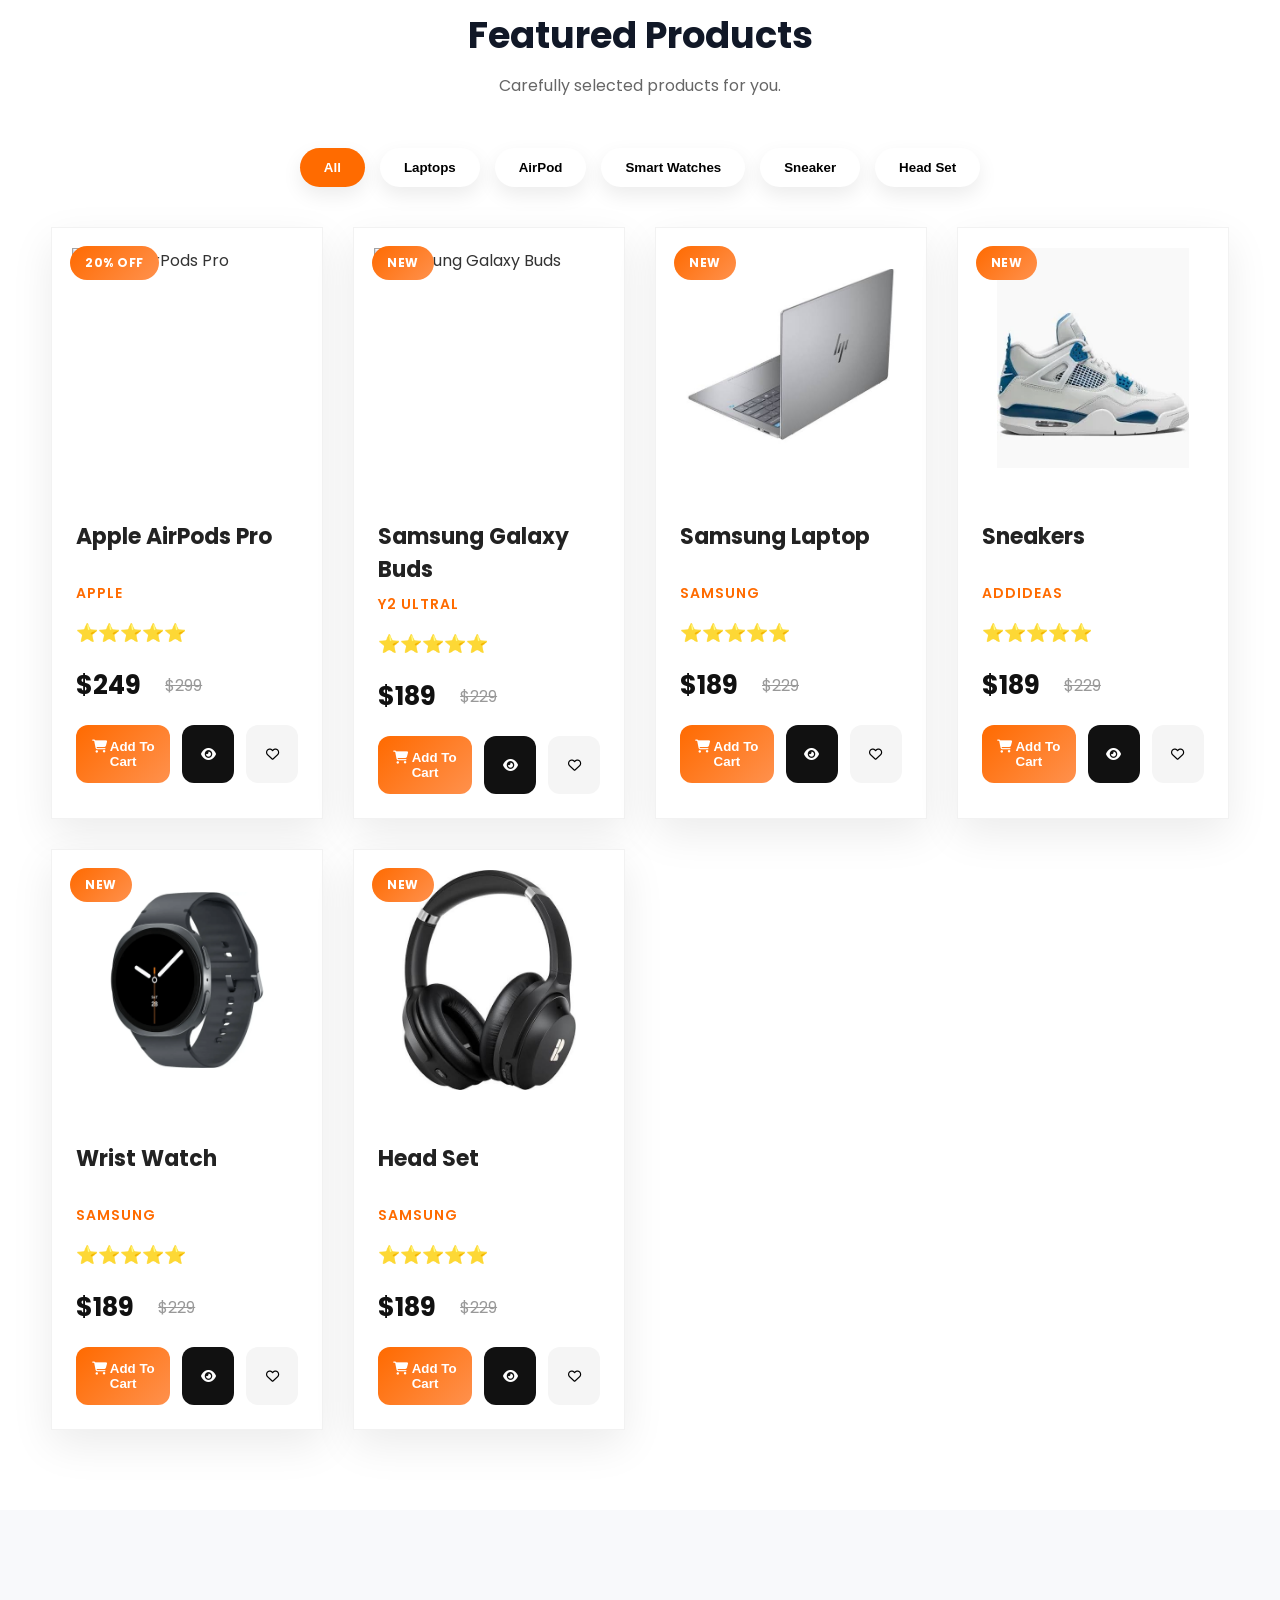
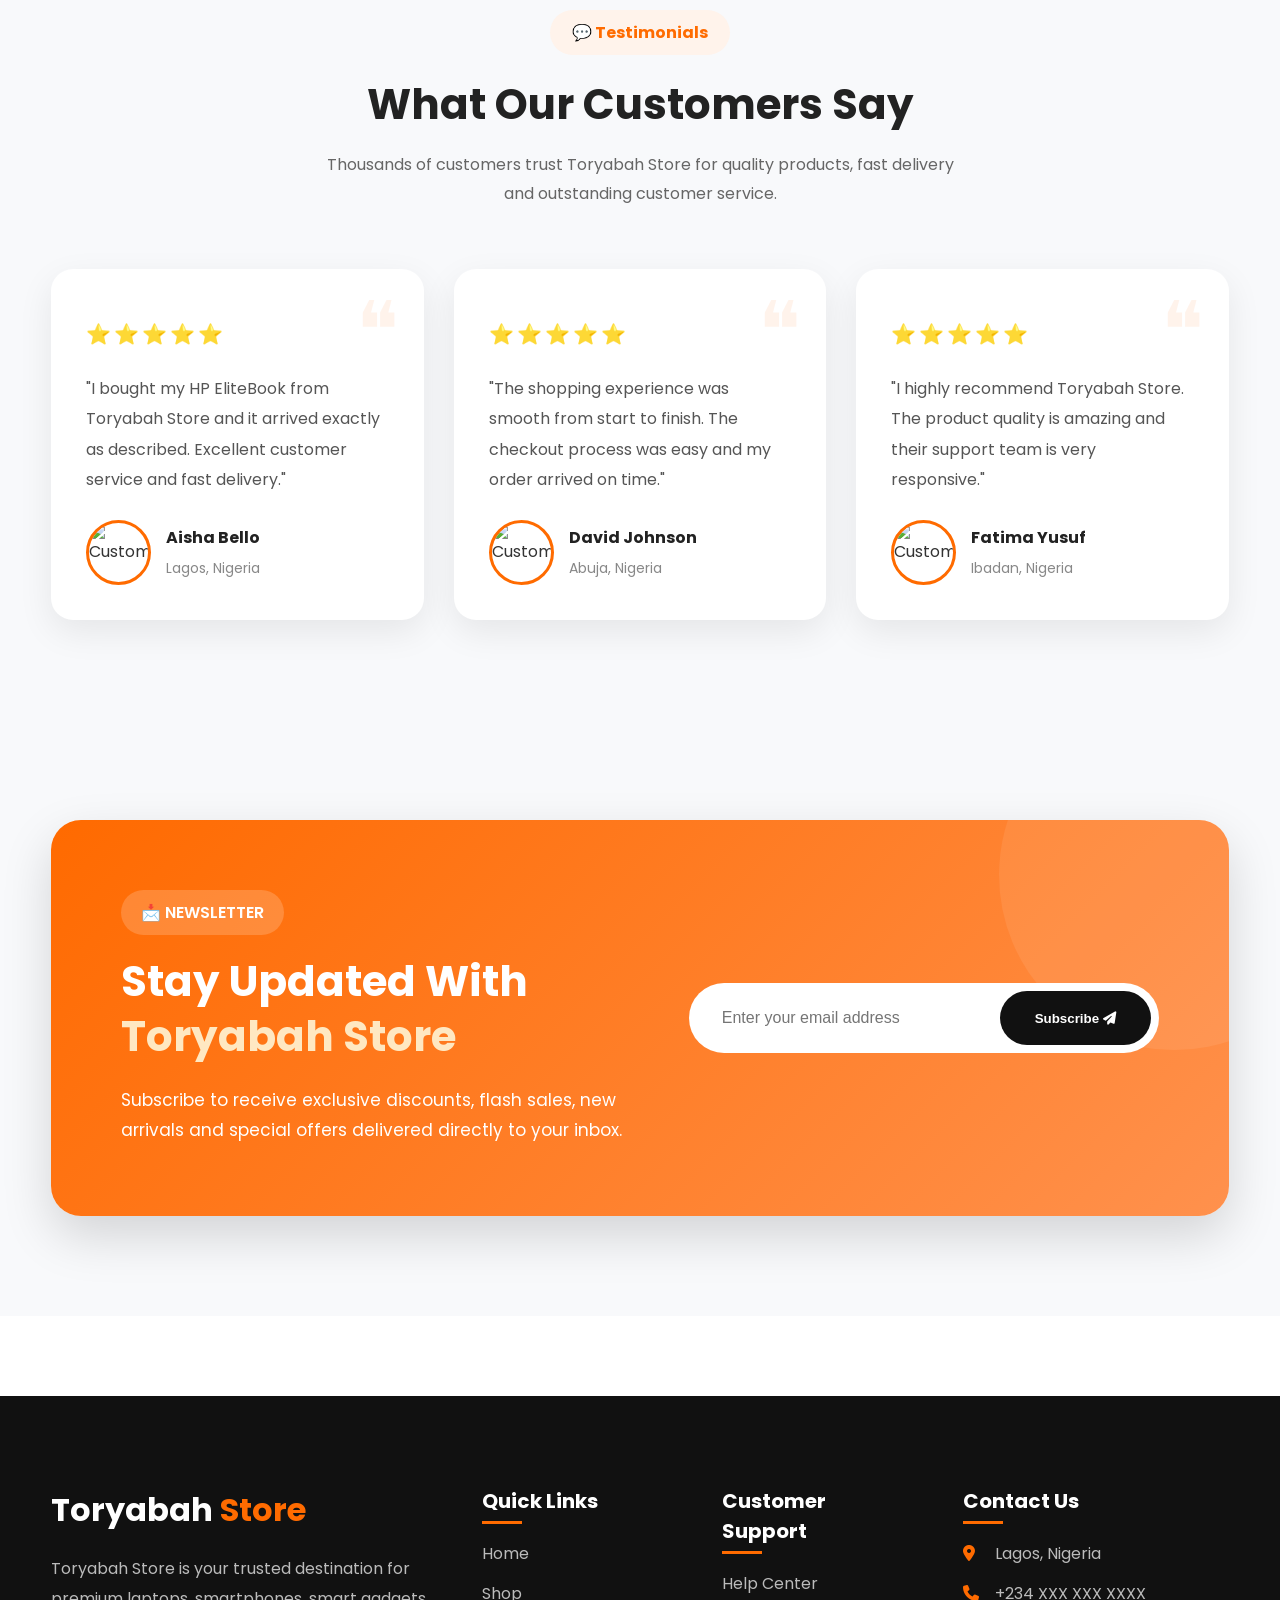
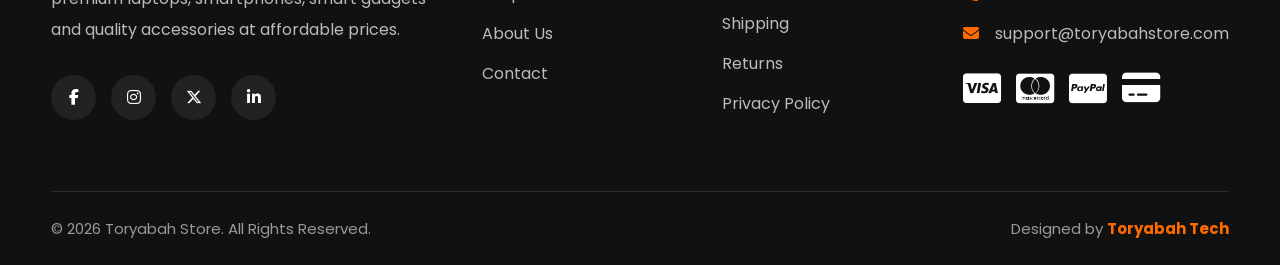
==== commit ed2bdada: "Upload and update all pages, fix the css and its responsiveness with the javascript" ====
--- a/index.html
+++ b/index.html
@@ -6,8 +6,12 @@
     <title>Toryabah Store | Shop Smart, Live Better</title>
 
     <!-- CSS -->
-    <link rel="stylesheet" href="assets/style.css">
-    <link rel="stylesheet" href="assets/responsive.css">
+    <link rel="stylesheet" href="assets/css/style.css">
+    <link rel="stylesheet" href="assets/css/wishlist.css">
+
+    <link rel="stylesheet" href="assets/css/user.css">
+    <link rel="stylesheet" href="assets/css/responsive.css">
+    <link rel="stylesheet" href="assets/css/backtotop.css">
 
     <!-- Font Awesome -->
     <link rel="stylesheet"
@@ -15,6 +19,15 @@
 </head>
 
 <body>
+
+    <!---PRELOADER-->
+
+
+    <div id="preloader">
+        <div class="loader"></div>
+        <h2>Hello 👋 Welcome to Toryabah Store</h2>
+    </div>
+
 
     <!-- Header -->
     
@@ -50,8 +63,12 @@
 
         <!-- Icons -->
         <div class="nav-icons">
-
-            <a href="#" class="wishlist-icon">
+            
+
+            <a href="javascript:void(0)"
+                class="wishlist-icon"
+                onclick="openWishlist()">
+
                 <i class="far fa-heart"></i>
                 <span class="wishlist-count">0</span>
             </a>
@@ -61,9 +78,56 @@
                 <span class="cart-count">0</span>
             </a>
 
+            <!-- User Icon Activate-->
+
+            <div class="user-menu">
+
+            <button class="user-btn" onclick="toggleUserMenu()">
+
+                <i class="far fa-user"></i>
+
+            </button>
+
+        <div class="user-dropdown" id="userDropdown">
+
+            <div class="user-header">
+
+                <h4>Hello 👋</h4>
+
+                <p>Welcome to Toryabah Store</p>
+
+            </div>
+
             <a href="#">
-                <i class="far fa-user"></i>
+                <i class="fas fa-user-circle"></i>
+                My Profile
             </a>
+
+            <a href="#">
+                <i class="fas fa-box"></i>
+                My Orders
+            </a>
+
+            <a href="javascript:void(0)" onclick="openWishlist()">
+                <i class="fas fa-heart"></i>
+                Wishlist
+            </a>
+
+            <a href="contact.html">
+                <i class="fas fa-headset"></i>
+                Customer Support
+            </a>
+
+            <hr>
+
+            <a href="#">
+                <i class="fas fa-right-from-bracket"></i>
+                Logout
+            </a>
+
+        </div>
+
+    </div>
 
             <div class="menu-toggle" id="menu-toggle">
                 <i class="fas fa-bars"></i>
@@ -76,61 +140,139 @@
 </header>
 
     <!-- Hero -->
-    <section class="hero" id="hero">
+    <!-- ==========================
+        PREMIUM HERO SECTION
+=========================== -->
+
+<section class="hero">
 
     <div class="container hero-container">
 
+        <!-- Left Content -->
+
         <div class="hero-content">
 
-            <span class="hero-tag">
-                🔥 Summer Sale - Up to 50% Off This Week
+            <span class="hero-badge">
+
+                🔥 BIG SUMMER SALE
+
             </span>
 
             <h1>
-                Shop Smarter, <span class="hero-tag">Liver Better</span>
+
+                Discover Amazing
+
+                <span>Tech Deals</span>
+
+                Every Day
+
             </h1>
 
             <p>
 
-                Shop the latest fashion, electronics,
-                accessories and lifestyle products
-                at unbeatable prices.
+                Shop premium laptops, smartphones, smartwatches,
+
+                headphones and accessories at unbeatable prices.
+
+                Fast delivery, secure payments and trusted quality.
 
             </p>
 
             <div class="hero-buttons">
 
-                <a href="#featured-products" class="shop-btn">
+                <a href="shop.html" class="hero-btn">
 
                     Shop Now
 
                 </a>
 
-                <a href="#" class="explore-btn">
-
-                    Explore
+                <a href="#products" class="btn-outline">
+
+                    View Deals
 
                 </a>
 
             </div>
 
-            <div class="hero-rating">
-
-                ⭐⭐⭐⭐⭐
-
-                <span class="hero-tag">
-
-                    4.9/5 Trusted by 10,000+ Customers
-
-                </span>
-
-            </div>
-
-        </div>
+            <!-- Statistics -->
+
+            <div class="hero-stats">
+
+                <div class="stat-box">
+
+                    <h3>500+</h3>
+
+                    <span>Happy Customers</span>
+
+                </div>
+
+                <div class="stat-box">
+
+                    <h3>800+</h3>
+
+                    <span>Products</span>
+
+                </div>
+
+                <div class="stat-box">
+
+                    <h3>24/7</h3>
+
+                    <span>Support</span>
+
+                </div>
+
+            </div>
+
+        </div>
+
+        <!-- Right Content -->
 
         <div class="hero-image">
 
-            <img src="./assets/image/Head-set.png" alt="Hero Product">
+            <div class="discount-circle">
+
+                <strong>50%</strong>
+
+                OFF
+
+            </div>
+
+            <img
+
+                src="assets/image/laptops.png"
+
+                alt="Laptop"
+
+                class="main-product"
+
+            >
+
+            <!-- Floating Cards -->
+
+            <div class="floating-card card-one">
+
+                <i class="fas fa-shipping-fast"></i>
+
+                <span>Fast Delivery</span>
+
+            </div>
+
+            <div class="floating-card card-two">
+
+                <i class="fas fa-shield-alt"></i>
+
+                <span>Secure Payment</span>
+
+            </div>
+
+            <div class="floating-card card-three">
+
+                <i class="fas fa-star"></i>
+
+                <span>Top Rated</span>
+
+            </div>
 
         </div>
 
@@ -139,140 +281,107 @@
 </section>
 
 
-
-
-    <!-- Categories -->
-
-<section class="categories" id="categories">
-
-    <div class="container">
-
-        <div class="section-title">
-
-            <h2>Shop by Category</h2>
-
-            <p>Browse our most popular collections.</p>
-
-        </div>
-
-        <div class="category-grid">
-
-            <div class="category-card">
-                <img src="./assets/image/industries-electronics.jpeg" alt="Electronics">
-                <h3>Electronics</h3>
-            </div>
-
-            <div class="category-card">
-                <img src="assets/images/categories/fashion.png" alt="Fashion">
-                <h3>Fashion</h3>
-            </div>
-
-            <div class="category-card">
-                <img src="./assets/image/Samsung-Galaxy-watch-8.png" alt="Watches">
-                <h3>Watches</h3>
-            </div>
-
-            <div class="category-card">
-                <img src="./assets/image/Head-set.png" alt="Audio">
-                <h3>Audio</h3>
-            </div>
-
-            <div class="category-card">
-                <img src="./assets/image/running-shoe.png" alt="Laptops">
-                <h3>Laptops</h3>
-            </div>
-
-            <div class="category-card">
-                <img src="./assets/image/home.png" alt="Home">
-                <h3>Home</h3>
-            </div>
-
-        </div>
-
-    </div>
+    <!-- Flash Sale -->
+
+<section class="flash-sale" id="flash-sale">
+
+        <div class="container">
+
+        <div class="flash-header">
+
+        <h2>
+
+        🔥 Flash Sale
+
+        </h2>
+
+        <div class="countdown">
+
+        <div>
+
+        <span id="days">00</span>
+
+        <small>Days</small>
+
+        </div>
+
+        <div>
+
+        <span id="hours">00</span>
+
+        <small>Hours</small>
+
+        </div>
+
+        <div>
+
+        <span id="minutes">00</span>
+
+        <small>Minutes</small>
+
+        </div>
+
+        <div>
+
+        <span id="seconds">00</span>
+
+        <small>Seconds</small>
+
+        </div>
+
+        </div>
+
+        </div>
+
+        </div>
 
 </section>
 
-
-
-    <!-- Flash Sale -->
-
-<section class="flash-sale" id="flash-sale">
-
+    <!-- Featured Products -->
+    <section  class="products" id="products">
         <div class="container">
 
-        <div class="flash-header">
-
-        <h2>
-
-        🔥 Flash Sale
-
-        </h2>
-
-        <div class="countdown">
-
-        <div>
-
-        <span id="days">00</span>
-
-        <small>Days</small>
-
-        </div>
-
-        <div>
-
-        <span id="hours">00</span>
-
-        <small>Hours</small>
-
-        </div>
-
-        <div>
-
-        <span id="minutes">00</span>
-
-        <small>Minutes</small>
-
-        </div>
-
-        <div>
-
-        <span id="seconds">00</span>
-
-        <small>Seconds</small>
-
-        </div>
-
-        </div>
-
-        </div>
-
-        </div>
-
-</section>
-
-    <!-- Featured Products -->
-    <section id="featured-products">
-        <div class="container">
-
             <div class="section-title">
 
-                <h2>Featured Products</h2>
+                <h2 class="section-title">Featured Products</h2>
 
                 <p>Carefully selected products for you.</p>
 
             </div>
 
-            <div class="products-grid"></div>
+            <div class="filter-bar">
+
+                <button class="filter-btn active" data-category="all">
+                    All
+                </button>
+
+                <button class="filter-btn" data-category="laptop">
+                    Laptops
+                </button>
+
+                <button class="filter-btn" data-category="AirPod">
+                    AirPod
+                </button>
+
+                <button class="filter-btn" data-category="watch">
+                    Smart Watches
+                </button>
+
+                <button class="filter-btn" data-category="Sneakers">
+                    Sneaker
+                </button>
+
+                <button class="filter-btn" data-category="Head Set">
+                    Head Set
+                </button>
+
+            </div>
+
+            <div class="products-grid" id="productsContainer"></div>
 
         </div>
     </section>
 
-    <!-- Newsletter -->
-    <section id="newsletter"></section>
-
-    <!-- Footer -->
-    <footer id="footer"></footer>
 
     <!-- Toast -->
 
@@ -326,50 +435,51 @@
 
 </div>
 
+
+
+<!--=================================
+        WISHLIST SIDEBAR OPEN
+==================================-->
+
+<div class="wishlist-sidebar" id="wishlistSidebar">
+
+    <div class="wishlist-header">
+
+        <h2>
+            <i class="fas fa-heart"></i>
+            My Wishlist
+        </h2>
+
+        <button class="close-wishlist"
+                onclick="closeWishlist()">
+
+            <i class="fas fa-times"></i>
+
+        </button>
+
+    </div>
+
+    <div id="wishlistItems">
+
+        <div class="empty-wishlist">
+
+            <i class="far fa-heart"></i>
+
+            <p>Your wishlist is empty.</p>
+
+        </div>
+
+    </div>
+
+</div>
+
+<div class="wishlist-overlay"
+     id="wishlistOverlay"
+     onclick="closeWishlist()">
+
+</div>
+
     
-                <div id="productModal"></div>
-            <div class="modal" id="productModal">
-
-                <div class="modal-content">
-
-                            <span class="close-modal">
-
-                            &times;
-
-                            </span>
-
-                    <div class="modal-body">
-
-                        <div class="modal-image">
-
-                            <img id="modalImg">
-
-                        </div>
-
-                        <div class="modal-details">
-
-                            <h2 id="modalTitle"></h2>
-
-                            <div id="modalStars"></div>
-
-                            <p id="modalPrice"></p>
-
-                            <p id="modalDescription"></p>
-
-                            <button id="modalCart">
-
-                            Add To Cart
-
-                            </button>
-
-                        </div>
-
-                    </div>
-
-                </div>
-
-          </div>
-
     <!-- Product Modal -->
 
     <!-- ==========================================
@@ -378,7 +488,7 @@
 
 <div class="modal-overlay" id="modalOverlay">
 
-    <div class="product-modal">
+    <div class="product-modal" id="productsModal">
 
         <!-- Close Button -->
         <span class="close-modal" id="closeModal">&times;</span>
@@ -464,8 +574,340 @@
 </div>
     
 
-    <!-- Cart Sidebar -->
-    <div id="cartSidebar"></div>
+   
+
+<!--=================================
+        TESTIMONIALS
+==================================-->
+
+<section class="testimonials" id="testimonials">
+
+    <div class="container">
+
+        <div class="section-header">
+
+            <span class="section-tag">
+                💬 Testimonials
+            </span>
+
+            <h2>What Our Customers Say</h2>
+
+            <p>
+                Thousands of customers trust Toryabah Store for quality
+                products, fast delivery and outstanding customer service.
+            </p>
+
+        </div>
+
+        <div class="testimonials-grid">
+
+            <!-- Card 1 -->
+
+            <div class="testimonial-card">
+
+                <div class="stars">
+
+                    ⭐⭐⭐⭐⭐
+
+                </div>
+
+                <p class="review">
+
+                    "I bought my HP EliteBook from Toryabah Store and it arrived
+                    exactly as described. Excellent customer service and fast
+                    delivery."
+
+                </p>
+
+                <div class="customer">
+
+                    <img src="https://i.pravatar.cc/150?img=12"
+                         alt="Customer">
+
+                    <div>
+
+                        <h4>Aisha Bello</h4>
+
+                        <span>Lagos, Nigeria</span>
+
+                    </div>
+
+                </div>
+
+            </div>
+
+            <!-- Card 2 -->
+
+            <div class="testimonial-card">
+
+                <div class="stars">
+
+                    ⭐⭐⭐⭐⭐
+
+                </div>
+
+                <p class="review">
+
+                    "The shopping experience was smooth from start to finish.
+                    The checkout process was easy and my order arrived on time."
+
+                </p>
+
+                <div class="customer">
+
+                    <img src="https://i.pravatar.cc/150?img=25"
+                         alt="Customer">
+
+                    <div>
+
+                        <h4>David Johnson</h4>
+
+                        <span>Abuja, Nigeria</span>
+
+                    </div>
+
+                </div>
+
+            </div>
+
+            <!-- Card 3 -->
+
+            <div class="testimonial-card">
+
+                <div class="stars">
+
+                    ⭐⭐⭐⭐⭐
+
+                </div>
+
+                <p class="review">
+
+                    "I highly recommend Toryabah Store. The product quality is
+                    amazing and their support team is very responsive."
+
+                </p>
+
+                <div class="customer">
+
+                    <img src="https://i.pravatar.cc/150?img=36"
+                         alt="Customer">
+
+                    <div>
+
+                        <h4>Fatima Yusuf</h4>
+
+                        <span>Ibadan, Nigeria</span>
+
+                    </div>
+
+                </div>
+
+            </div>
+
+        </div>
+
+    </div>
+
+</section>
+
+
+    
+<!--==============================
+NEWSLETTER
+===============================-->
+
+<section class="newsletter">
+
+    <div class="container">
+
+        <div class="newsletter-wrapper">
+
+            <div class="newsletter-content">
+
+                <span class="newsletter-tag">
+                    📩 NEWSLETTER
+                </span>
+
+                <h2>
+                    Stay Updated With
+                    <span>Toryabah Store</span>
+                </h2>
+
+                <p>
+
+                    Subscribe to receive exclusive discounts,
+                    flash sales, new arrivals and special offers
+                    delivered directly to your inbox.
+
+                </p>
+
+            </div>
+
+            <form class="newsletter-form">
+
+                <input
+                    type="email"
+                    placeholder="Enter your email address"
+                    required>
+
+                <button type="submit">
+
+                    Subscribe
+
+                    <i class="fas fa-paper-plane"></i>
+
+                </button>
+
+            </form>
+
+        </div>
+
+    </div>
+
+</section>
+    
+
+   <!--=====================================
+        PREMIUM FOOTER
+======================================-->
+
+<footer class="footer">
+
+    <div class="container">
+
+        <div class="footer-grid">
+
+            <!-- Company -->
+            <div class="footer-column">
+
+                <a href="index.html" class="footer-logo">
+                    Toryabah <span>Store</span>
+                </a>
+
+                <p>
+                    Toryabah Store is your trusted destination for premium laptops,
+                    smartphones, smart gadgets and quality accessories at affordable
+                    prices.
+                </p>
+
+                <div class="social-links">
+
+                    <a href="#"><i class="fab fa-facebook-f"></i></a>
+
+                    <a href="#"><i class="fab fa-instagram"></i></a>
+
+                    <a href="#"><i class="fab fa-x-twitter"></i></a>
+
+                    <a href="#"><i class="fab fa-linkedin-in"></i></a>
+
+                </div>
+
+            </div>
+
+            <!-- Quick Links -->
+
+            <div class="footer-column">
+
+                <h3>Quick Links</h3>
+
+                <ul>
+
+                    <li><a href="index.html">Home</a></li>
+
+                    <li><a href="shop.html">Shop</a></li>
+
+                    <li><a href="about.html">About Us</a></li>
+
+                    <li><a href="contact.html">Contact</a></li>
+
+                </ul>
+
+            </div>
+
+            <!-- Customer Support -->
+
+            <div class="footer-column">
+
+                <h3>Customer Support</h3>
+
+                <ul>
+
+                    <li><a href="#">Help Center</a></li>
+
+                    <li><a href="#">Shipping</a></li>
+
+                    <li><a href="#">Returns</a></li>
+
+                    <li><a href="#">Privacy Policy</a></li>
+
+                </ul>
+
+            </div>
+
+            <!-- Contact -->
+
+            <div class="footer-column">
+
+                <h3>Contact Us</h3>
+
+                <ul class="contact-info">
+
+                    <li>
+                        <i class="fas fa-location-dot"></i>
+                        Lagos, Nigeria
+                    </li>
+
+                    <li>
+                        <i class="fas fa-phone"></i>
+                        +234 XXX XXX XXXX
+                    </li>
+
+                    <li>
+                        <i class="fas fa-envelope"></i>
+                        support@toryabahstore.com
+                    </li>
+
+                </ul>
+
+                <div class="payment-icons">
+
+                    <i class="fab fa-cc-visa"></i>
+
+                    <i class="fab fa-cc-mastercard"></i>
+
+                    <i class="fab fa-cc-paypal"></i>
+
+                    <i class="fas fa-credit-card"></i>
+
+                </div>
+
+            </div>
+
+        </div>
+
+        <hr>
+
+        <div class="footer-bottom">
+
+            <p>
+
+                © 2026 Toryabah Store.
+                All Rights Reserved.
+
+            </p>
+
+            <span>
+
+                Designed by
+                <strong>Toryabah Tech</strong>
+
+            </span>
+
+        </div>
+
+    </div>
+
+</footer>
 
     <!-- JS -->
 
@@ -477,17 +919,23 @@
 
 <script src="assets/js/wishlist.js"></script>
 
-<script src="assets/js/search.js"></script>
-
-<script src="assets/js/filter.js"></script>
-
-<script src="assets/js/sort.js"></script>
-
-<script src="assets/js/countdown.js"></script>
+
+<script src="assets/js/count.js"></script>
 
 <script src="assets/js/app.js"></script>
+<script src="assets/js/navbar.js"></script>
 
 <script src="assets/js/main.js"></script>
-
+<script src="assets/js/payment.js"></script>
+
+
+
+
+        <a href="https://wa.me/+2348142715428" 
+                style="position:fixed;bottom:60px;right:20px;
+                background:#25D366;color:white;
+                padding:15px;border-radius:50%;">
+                Chat
+            </a>
 </body>
 </html>
--- a/assets/css/style.css
+++ b/assets/css/style.css
@@ -0,0 +1,2339 @@
+/* Google Font */
+@import url('https://fonts.googleapis.com/css2?family=Poppins:wght@300;400;500;600;700;800&display=swap');
+
+:root{
+
+--primary:#ff6b00;
+--secondary:#111827;
+--light:#ffffff;
+--gray:#f4f4f4;
+--text:#333;
+--shadow:0 10px 25px rgba(0,0,0,.1);
+
+}
+
+*{
+
+margin:0;
+padding:0;
+box-sizing:border-box;
+
+}
+
+html{
+
+scroll-behavior:smooth;
+
+}
+
+body{
+
+font-family:'Poppins',sans-serif;
+background:#fff;
+color:var(--text);
+overflow-x:hidden;
+
+}
+
+img{
+
+max-width:100%;
+display:block;
+
+}
+
+a{
+
+text-decoration:none;
+color:inherit;
+
+}
+
+ul{
+
+list-style:none;
+
+}
+
+.container{
+
+width:min(1200px,92%);
+margin:auto;
+
+}
+
+section{
+
+padding:80px 0;
+
+}
+
+.section-title{
+
+text-align:center;
+margin-bottom:50px;
+
+}
+
+.section-title h2{
+
+font-size:2.3rem;
+margin-bottom:10px;
+color:var(--secondary);
+
+}
+
+.section-title p{
+
+color:#666;
+
+}
+
+
+
+
+
+/*==============================
+PREMIUM HEADER
+==============================*/
+
+.header{
+
+    position:fixed;
+
+    top:0;
+
+    left:0;
+
+    width:100%;
+
+    background:rgba(255,255,255,.92);
+
+    backdrop-filter:blur(12px);
+
+    -webkit-backdrop-filter:blur(12px);
+
+    z-index:1000;
+
+    transition:.35s;
+
+    border-bottom:1px solid rgba(0,0,0,.05);
+
+}
+
+.header.scrolled{
+
+    box-shadow:0 10px 30px rgba(0,0,0,.08);
+
+    background:#fff;
+
+}
+
+.nav-container{
+
+    display:flex;
+
+    justify-content:space-between;
+
+    align-items:center;
+
+    height:85px;
+
+    gap:30px;
+
+}
+
+.logo{
+
+    font-size:2rem;
+
+    font-weight:800;
+
+    color:#111;
+
+    letter-spacing:.5px;
+
+}
+
+.logo span{
+
+    color:var(--primary);
+
+}
+
+.navbar{
+
+    display:flex;
+
+    gap:35px;
+
+}
+
+.navbar a{
+
+    position:relative;
+
+    font-weight:600;
+
+    color:#333;
+
+    transition:.3s;
+
+}
+
+.navbar a::after{
+
+    content:"";
+
+    position:absolute;
+
+    left:0;
+
+    bottom:-8px;
+
+    width:0;
+
+    height:2px;
+
+    background:var(--primary);
+
+    transition:.3s;
+
+}
+
+.navbar a:hover::after,
+
+.navbar a.active::after{
+
+    width:100%;
+
+}
+
+.navbar a:hover,
+
+.navbar a.active{
+
+    color:var(--primary);
+
+}
+
+
+
+.search-box{
+
+display:flex;
+
+align-items:center;
+
+background:#fff;
+
+border:2px solid #eee;
+
+border-radius:50px;
+
+overflow:hidden;
+
+transition:.35s;
+
+}
+
+.search-box:hover{
+
+border-color:var(--primary);
+
+box-shadow:0 5px 20px rgba(255,106,0,.15);
+
+}
+
+.search-box input{
+
+width:260px;
+
+padding:12px 18px;
+
+border:none;
+
+outline:none;
+
+font-size:15px;
+
+background:transparent;
+
+}
+
+.search-box button{
+
+width:55px;
+
+height:48px;
+
+border:none;
+
+background:var(--primary);
+
+color:#fff;
+
+cursor:pointer;
+
+transition:.3s;
+
+}
+
+.search-box button:hover{
+
+background:#e85e00;
+
+}
+
+
+
+.nav-icons{
+
+display:flex;
+
+align-items:center;
+
+gap:20px;
+
+}
+
+.nav-icons a{
+
+position:relative;
+
+font-size:22px;
+
+color:#333;
+
+transition:.3s;
+
+}
+
+.nav-icons a:hover{
+
+color:var(--primary);
+
+transform:translateY(-3px);
+
+}
+
+.cart-count,
+
+.wishlist-count{
+
+position:absolute;
+
+top:-10px;
+
+right:-10px;
+
+width:20px;
+
+height:20px;
+
+border-radius:50%;
+
+background:var(--primary);
+
+display:flex;
+
+align-items:center;
+
+justify-content:center;
+
+font-size:11px;
+
+font-weight:bold;
+
+color:#fff;
+
+box-shadow:0 4px 12px rgba(255,106,0,.4);
+
+}
+
+/* ==========================
+HERO
+========================== */
+
+.hero{
+
+/* padding:100px 0; */
+
+padding: 170px 0 100px;
+
+background:linear-gradient(135deg,#fff7f0,#ffffff);
+
+ overflow:hidden;
+
+ position:relative;
+
+}
+
+
+.hero::before{
+
+    content:"";
+
+    position:absolute;
+
+    width:450px;
+
+    height:450px;
+
+    background:rgba(255,106,0,.08);
+
+    border-radius:50%;
+
+    top:-120px;
+
+    right:-120px;
+
+}
+
+.hero::after{
+
+    content:"";
+
+    position:absolute;
+
+    width:300px;
+
+    height:300px;
+
+    background:rgba(255,106,0,.05);
+
+    border-radius:50%;
+
+    bottom:-100px;
+
+    left:-80px;
+
+}
+
+.hero-container{
+
+display:grid;
+
+grid-template-columns:repeat(1fr 1fr);
+
+align-items:center;
+
+gap:70px;
+
+position: relative;
+
+z-index: 2;
+
+}
+
+/* Hero Left Side */
+
+.hero-badge{
+
+    display:inline-block;
+
+    background:#ffe7d6;
+
+    color:var(--primary);
+
+    padding:10px 22px;
+
+    border-radius:40px;
+
+    font-size:15px;
+
+    font-weight:600;
+
+    margin-bottom:25px;
+
+}
+
+.hero-content h1{
+
+    font-size:3.8rem;
+
+    line-height:1.2;
+
+    color:#111;
+
+    margin-bottom:25px;
+
+}
+
+.hero-content h1 span{
+
+    color:var(--primary);
+
+}
+
+.hero-content p{
+
+    font-size:18px;
+
+    color:#666;
+
+    line-height:1.9;
+
+    margin-bottom:35px;
+
+}
+
+.hero-tag{
+
+display:inline-block;
+
+background:#fff3e8;
+
+color:var(--primary);
+
+padding:8px 18px;
+
+border-radius:30px;
+
+font-weight:600;
+
+margin-bottom:20px;
+
+}
+
+.hero-content h1{
+
+font-size:58px;
+
+line-height:1.2;
+
+margin-bottom:20px;
+
+color:#111827;
+
+}
+
+.hero-content p{
+
+font-size:18px;
+
+color:#666;
+
+line-height:1.8;
+
+margin-bottom:30px;
+
+}
+
+.hero-buttons{
+
+display:flex;
+
+gap:18px;
+
+margin: bottom 45px;;
+
+}
+
+
+.hero-btn{
+
+    background:var(--primary);
+
+    color:#fff;
+
+    padding:15px 38px;
+
+    border-radius:50px;
+
+    transition:.35s;
+
+}
+
+.hero-btn:hover{
+
+    transform:translateY(-5px);
+
+    box-shadow:0 12px 25px rgba(255,106,0,.35);
+
+}
+
+.btn-outline{
+
+    padding:15px 38px;
+
+    border-radius:50px;
+
+    border:2px solid var(--primary);
+
+    color:var(--primary);
+
+    transition:.35s;
+
+}
+
+.btn-outline:hover{
+
+    background:var(--primary);
+
+    color:#fff;
+
+}
+
+/* Hero Statistices */
+
+.hero-stats{
+
+    display:flex;
+
+    gap:25px;
+
+    flex-wrap:wrap;
+
+}
+
+.stat-box{
+
+    background:#fff;
+
+    padding:22px;
+
+    min-width:140px;
+
+    text-align:center;
+
+    border-radius:18px;
+
+    box-shadow:0 12px 35px rgba(0,0,0,.08);
+
+}
+
+.stat-box h3{
+
+    color:var(--primary);
+
+    font-size:30px;
+
+    margin-bottom:8px;
+
+}
+
+.stat-box span{
+
+    color:#666;
+
+    font-size:15px;
+
+}
+
+
+/* Hero Right Side */
+
+.hero-image{
+
+    position:relative;
+
+    display:flex;
+
+    justify-content:center;
+
+    align-items:center;
+
+}
+
+.main-product{
+
+    width:100%;
+
+    max-width:520px;
+
+    animation:floatImage 4s ease-in-out infinite;
+
+    filter:drop-shadow(0 25px 40px rgba(0,0,0,.18));
+
+}
+
+/* Discount Circle */
+
+.discount-circle{
+
+    position:absolute;
+
+    top:20px;
+
+    right:30px;
+
+    width:110px;
+
+    height:110px;
+
+    border-radius:50%;
+
+    background:var(--primary);
+
+    color:#fff;
+
+    display:flex;
+
+    flex-direction:column;
+
+    justify-content:center;
+
+    align-items:center;
+
+    font-weight:bold;
+
+    z-index:10;
+
+    box-shadow:0 12px 25px rgba(255,106,0,.35);
+
+}
+
+/*=========================================
+        FLOATING CARDS
+=========================================*/
+
+.floating-card{
+
+    position:absolute;
+
+    background:rgba(255,255,255,.9);
+
+    backdrop-filter:blur(12px);
+
+    -webkit-backdrop-filter:blur(12px);
+
+    padding:15px 20px;
+
+    border-radius:15px;
+
+    display:flex;
+
+    align-items:center;
+
+    gap:12px;
+
+    box-shadow:0 15px 35px rgba(0,0,0,.10);
+
+    animation:floatCard 5s ease-in-out infinite;
+
+}
+
+/* 🎨 Floating Cards */
+
+.floating-card i{
+
+    color:var(--primary);
+
+    font-size:22px;
+
+}
+
+.floating-card span{
+
+    font-size:15px;
+
+    font-weight:600;
+
+    color:#333;
+
+}
+
+
+/* Card Positioning */
+
+.card-one{
+
+    top:15%;
+
+    left:-40px;
+
+}
+
+.card-two{
+
+    bottom:20%;
+
+    right:-40px;
+
+}
+
+.card-three{
+
+    bottom:5%;
+
+    left:10%;
+
+}
+
+.discount-circle strong{
+
+    font-size:34px;
+
+}
+
+
+/*=========================================
+        ANIMATIONS
+=========================================*/
+
+@keyframes floatImage{
+
+    0%{
+
+        transform:translateY(0px);
+
+    }
+
+    50%{
+
+        transform:translateY(-15px);
+
+    }
+
+    100%{
+
+        transform:translateY(0px);
+
+    }
+
+}
+
+@keyframes floatCard{
+
+    0%{
+
+        transform:translateY(0px);
+
+    }
+
+    50%{
+
+        transform:translateY(-10px);
+
+    }
+
+    100%{
+
+        transform:translateY(0px);
+
+    }
+
+}
+
+/*=========================
+CATEGORIES
+=========================*/
+
+.category-grid{
+
+display:grid;
+
+grid-template-columns:repeat(auto-fit,minmax(180px,1fr));
+
+gap:25px;
+
+margin-top:50px;
+
+}
+
+.category-card{
+
+background:#fff;
+
+padding:30px 20px;
+
+border-radius:18px;
+
+text-align:center;
+
+box-shadow:0 10px 25px rgba(0,0,0,.08);
+
+transition:.35s;
+
+cursor:pointer;
+
+}
+
+.category-card:hover{
+
+transform:translateY(-10px);
+
+}
+
+.category-card img{
+
+width:80px;
+
+height:80px;
+
+object-fit:contain;
+
+margin:auto;
+
+margin-bottom:20px;
+
+}
+
+.category-card h3{
+
+font-size:20px;
+
+font-weight:600;
+
+}
+
+
+/*======================
+FLASH SALE
+======================*/
+
+.flash-header{
+
+display:flex;
+
+justify-content:space-between;
+
+align-items:center;
+
+flex-wrap:wrap;
+
+margin-bottom:40px;
+
+}
+
+.countdown{
+
+display:flex;
+
+gap:15px;
+
+}
+
+.countdown div{
+
+background:var(--primary);
+
+color:#fff;
+
+padding:12px;
+
+border-radius:10px;
+
+text-align:center;
+
+min-width:70px;
+
+}
+
+.countdown span{
+
+display:block;
+
+font-size:22px;
+
+font-weight:700;
+
+}
+
+
+
+
+/* ===========================
+PRODUCTS
+=========================== */
+
+.products-grid{
+
+display:grid;
+
+grid-template-columns:repeat(auto-fit,minmax(260px,1fr));
+
+gap:30px;
+
+}
+
+.product-card{
+
+position:relative;
+
+background:#fff;
+
+border: radius 22px;;
+
+overflow:hidden;
+
+box-shadow:0 15px 40px rgba(0,0,0,.08);
+
+ transition:all .4s ease;
+
+  border:1px solid #f2f2f2;
+
+}
+
+.product-card:hover{
+
+    transform:translateY(-12px);
+
+    box-shadow:0 25px 60px rgba(0,0,0,.15);
+
+}
+
+.product-card img{
+
+width:100%;
+
+height:260px;
+
+object-fit:contain;
+
+padding: 20px;
+
+transition:.4s;
+
+}
+
+.product-card:hover img{
+
+transform:scale(1.12);
+
+}
+
+.badge{
+
+    position:absolute;
+
+    top:18px;
+
+    left:18px;
+
+    background:linear-gradient(135deg,#ff6a00,#ff914d);
+
+    color:#fff;
+
+    padding:8px 15px;
+
+    border-radius:30px;
+
+    font-size:12px;
+
+    font-weight:bold;
+
+    letter-spacing:.5px;
+
+    z-index:5;
+
+}
+
+.product-info{
+
+    padding:24px;
+
+}
+
+.product-info h3{
+
+    font-size:22px;
+
+    color:#222;
+
+    margin:8px 0;
+
+    min-height:55px;
+
+}
+
+.brand{
+
+    color:var(--primary);
+
+    font-size:14px;
+
+    font-weight:600;
+
+    text-transform:uppercase;
+
+    letter-spacing:1px;
+
+}
+
+.stars{
+
+    color:#ffc107;
+
+    font-size:18px;
+
+    margin:15px 0;
+
+}
+
+
+.price{
+
+    display:flex;
+
+    align-items:center;
+
+    gap:14px;
+
+    margin:20px 0;
+
+}
+
+.new-price{
+
+    font-size:26px;
+
+    font-weight:800;
+
+    color:var(--primary);
+
+}
+
+.old-price{
+
+    color:#999;
+
+    text-decoration:line-through;
+
+    font-size:16px;
+
+}
+
+
+.product-buttons{
+
+    display:flex;
+
+    gap:12px;
+
+    margin-top:20px;
+
+}
+
+.cart-btn{
+
+    flex:1;
+
+    border:none;
+
+    border-radius:12px;
+
+    background:linear-gradient(135deg,#ff6a00,#ff914d);
+
+    color:#fff;
+
+    padding:14px;
+
+    font-weight:700;
+
+    cursor:pointer;
+
+    transition:.35s;
+
+}
+
+.cart-btn:hover{
+
+    transform:translateY(-3px);
+
+    box-shadow:0 12px 25px rgba(255,106,0,.35);
+
+}
+
+
+.view-btn{
+
+    width:52px;
+
+    border:none;
+
+    border-radius:12px;
+
+    background:#111;
+
+    color:#fff;
+
+    cursor:pointer;
+
+    transition:.35s;
+
+}
+
+.view-btn:hover{
+
+    background:var(--primary);
+
+}
+
+
+.wishlist-btn{
+
+    width:52px;
+
+    border:none;
+
+    border-radius:12px;
+
+    background:#f5f5f5;
+
+    cursor:pointer;
+
+    transition:.35s;
+
+}
+
+.wishlist-btn:hover{
+
+    background:#ff4d6d;
+
+    color:#fff;
+
+    transform:scale(1.1);
+
+}
+
+.product-card::before{
+
+    content:"";
+
+    position:absolute;
+
+    left:0;
+
+    top:0;
+
+    width:100%;
+
+    height:5px;
+
+    background:linear-gradient(to right,#ff6a00,#ff914d);
+
+    transform:scaleX(0);
+
+    transform-origin:left;
+
+    transition:.4s;
+
+}
+
+.product-card:hover::before{
+
+    transform:scaleX(1);
+
+}
+
+
+/*==============================
+PRODUCT FILTER
+==============================*/
+
+.filter-bar{
+
+display:flex;
+
+justify-content:center;
+
+flex-wrap:wrap;
+
+gap:15px;
+
+margin:40px 0;
+
+}
+
+.filter-btn{
+
+padding:12px 24px;
+
+border:none;
+
+border-radius:40px;
+
+background:#fff;
+
+font-weight:600;
+
+cursor:pointer;
+
+transition:.35s;
+
+box-shadow:0 8px 20px rgba(0,0,0,.08);
+
+}
+
+.filter-btn:hover{
+
+background:var(--primary);
+
+color:#fff;
+
+transform:translateY(-3px);
+
+}
+
+.filter-btn.active{
+
+background:var(--primary);
+
+color:#fff;
+
+}
+
+.search-box input{
+    width:180px;
+}
+
+.cart-count,
+.wishlist-count{
+
+top:-10px;
+right:-8px;
+
+}
+
+/*=========================
+PRODUCT MODAL
+=========================*/
+
+.modal-overlay{
+
+position:fixed;
+
+top:0;
+
+left:0;
+
+width:100%;
+
+height:100%;
+
+background:rgba(0,0,0,.6);
+
+display:none;
+
+justify-content:center;
+
+align-items:center;
+
+padding:20px;
+
+z-index:5000;
+
+}
+
+.modal-overlay.active{
+
+display:flex;
+
+animation:fadeIn .3s;
+
+}
+
+.product-modal{
+
+background:#fff;
+
+border-radius:20px;
+
+width:100%;
+
+max-width:1000px;
+
+display:grid;
+
+grid-template-columns:1fr 1fr;
+
+gap:40px;
+
+padding:40px;
+
+position:relative;
+
+animation:slideUp .35s;
+
+}
+
+.modal-left img{
+
+width:100%;
+
+height:420px;
+
+object-fit:contain;
+
+}
+
+.modal-right h2{
+
+font-size:34px;
+
+margin-bottom:15px;
+
+}
+
+.modal-right h3{
+
+font-size:30px;
+
+color:var(--primary);
+
+margin:20px 0;
+
+}
+
+.modal-right p{
+
+line-height:1.8;
+
+color:#666;
+
+}
+
+.close-modal{
+
+position:absolute;
+
+right:25px;
+
+top:20px;
+
+font-size:35px;
+
+cursor:pointer;
+
+}
+
+.quantity-box{
+
+display:flex;
+
+align-items:center;
+
+gap:20px;
+
+margin:30px 0;
+
+}
+
+.quantity-box button{
+
+width:45px;
+
+height:45px;
+
+border:none;
+
+background:var(--primary);
+
+color:#fff;
+
+font-size:22px;
+
+border-radius:8px;
+
+cursor:pointer;
+
+}
+
+.modal-buttons{
+
+display:flex;
+
+gap:20px;
+
+}
+
+#modalCartBtn{
+
+flex:1;
+
+padding:15px;
+
+border:none;
+
+background:var(--primary);
+
+color:#fff;
+
+font-size:18px;
+
+font-weight:600;
+
+border-radius:10px;
+
+cursor:pointer;
+
+}
+
+#modalWishlistBtn{
+
+width:60px;
+
+border:none;
+
+background:#eee;
+
+border-radius:10px;
+
+cursor:pointer;
+
+font-size:22px;
+
+}
+
+@keyframes fadeIn{
+
+from{
+
+opacity:0;
+
+}
+
+to{
+
+opacity:1;
+
+}
+
+}
+
+@keyframes slideUp{
+
+from{
+
+transform:translateY(50px);
+
+opacity:0;
+
+}
+
+to{
+
+transform:translateY(0);
+
+opacity:1;
+
+}
+
+}
+
+
+/*=========
+        toast 
+                =====*/
+
+               
+               
+ #toast{
+
+    position:fixed;
+
+    bottom:30px;
+
+    right:30px;
+
+    background:#111;
+
+    color:#fff;
+
+    padding:15px 25px;
+
+    border-radius:10px;
+
+    opacity:0;
+
+    transform:translateY(20px);
+
+    transition:.3s;
+
+    z-index:9999;
+
+    }
+
+    #toast.show{
+
+    opacity:1;
+
+    transform:translateY(0);
+
+}
+
+/* Modal Badge */
+
+#modalBadge{
+
+display:inline-block;
+
+background:var(--primary);
+
+color:#fff;
+
+padding:6px 12px;
+
+border-radius:20px;
+
+margin-bottom:15px;
+
+font-size:13px;
+
+font-weight:600;
+
+}
+
+
+.modal-brand,
+.modal-category{
+
+margin:8px 0;
+
+font-size:15px;
+
+color:#555;
+
+}
+
+.modal-stars{
+
+margin:15px 0;
+
+font-size:20px;
+
+}
+
+.modal-price{
+
+font-size:28px;
+
+margin:20px 0;
+
+}
+
+.new-price{
+
+font-weight:bold;
+
+color:#111;
+
+margin-right:10px;
+
+}
+
+.old-price{
+
+text-decoration:line-through;
+
+color:#999;
+
+}
+
+.modal-description{
+
+margin:20px 0;
+
+line-height:1.8;
+
+color:#666;
+
+}
+
+
+
+/*=========================
+CART SIDEBAR
+=========================*/
+
+.cart-overlay{
+
+position:fixed;
+
+top:0;
+
+left:0;
+
+width:100%;
+
+height:100%;
+
+background:rgba(0,0,0,.5);
+
+opacity:0;
+
+visibility:hidden;
+
+transition:.3s;
+
+z-index:4000;
+
+}
+
+.cart-overlay.active{
+
+opacity:1;
+
+visibility:visible;
+
+}
+
+.cart-sidebar{
+
+position:fixed;
+
+top:0;
+
+right:-420px;
+
+width:400px;
+
+max-width:100%;
+
+height:100vh;
+
+background:#fff;
+
+display:flex;
+
+flex-direction:column;
+
+transition:.35s;
+
+z-index:5001;
+
+box-shadow:-5px 0 20px rgba(0,0,0,.2);
+
+}
+
+.cart-sidebar.active{
+
+right:0;
+
+}
+
+.cart-header{
+
+display:flex;
+
+justify-content:space-between;
+
+align-items:center;
+
+padding:20px;
+
+border-bottom:1px solid #eee;
+
+}
+
+.cart-header h2{
+
+font-size:24px;
+
+}
+
+.cart-header button{
+
+font-size:30px;
+
+background:none;
+
+border:none;
+
+cursor:pointer;
+
+}
+
+#cartItems{
+
+flex:1;
+
+overflow-y:auto;
+
+padding:20px;
+
+}
+
+.cart-footer{
+
+padding:20px;
+
+border-top:1px solid #eee;
+
+}
+
+#checkoutBtn{
+
+width:100%;
+
+padding:15px;
+
+border:none;
+
+background:var(--primary);
+
+color:#fff;
+
+font-size:16px;
+
+font-weight:600;
+
+border-radius:8px;
+
+cursor:pointer;
+
+}
+
+.empty-cart{
+
+text-align:center;
+
+margin-top:100px;
+
+color:#777;
+
+}
+
+
+.cart-item{
+
+display:flex;
+
+gap:15px;
+
+margin-bottom:20px;
+
+padding-bottom:20px;
+
+border-bottom:1px solid #eee;
+
+}
+
+.cart-item img{
+
+width:80px;
+
+height:80px;
+
+object-fit:cover;
+
+border-radius:10px;
+
+}
+
+.cart-details{
+
+flex:1;
+
+}
+
+.cart-details h4{
+
+font-size:16px;
+
+margin-bottom:8px;
+
+}
+
+.cart-details p{
+
+color:var(--primary);
+
+font-weight:600;
+
+margin-bottom:10px;
+
+}
+
+.cart-qty{
+
+display:flex;
+
+align-items:center;
+
+gap:10px;
+
+}
+
+.cart-qty button{
+
+width:30px;
+
+height:30px;
+
+border:none;
+
+background:#f3f3f3;
+
+cursor:pointer;
+
+font-size:18px;
+
+border-radius:5px;
+
+}
+
+.remove-item{
+
+border:none;
+
+background:none;
+
+color:red;
+
+font-size:20px;
+
+cursor:pointer;
+
+}
+
+
+/* TESTIMONIA */
+
+   /*==================================
+        TESTIMONIALS
+==================================*/
+
+.testimonials{
+
+padding:100px 0;
+
+background:#f8f9fb;
+
+}
+
+.section-header{
+
+text-align:center;
+
+margin-bottom:60px;
+
+}
+
+.section-tag{
+
+display:inline-block;
+
+padding:10px 22px;
+
+background:#fff3eb;
+
+color:var(--primary);
+
+border-radius:30px;
+
+font-weight:700;
+
+margin-bottom:18px;
+
+}
+
+.section-header h2{
+
+font-size:42px;
+
+margin-bottom:15px;
+
+color:#222;
+
+}
+
+.section-header p{
+
+max-width:650px;
+
+margin:auto;
+
+line-height:1.8;
+
+color:#666;
+
+}
+
+.testimonials-grid{
+
+display:grid;
+
+grid-template-columns:repeat(3,1fr);
+
+gap:30px;
+
+}
+
+
+.testimonial-card{
+
+background:#fff;
+
+padding:35px;
+
+border-radius:22px;
+
+box-shadow:0 12px 35px rgba(0,0,0,.08);
+
+transition:.4s;
+
+position:relative;
+
+overflow:hidden;
+
+}
+
+.testimonial-card:hover{
+
+transform:translateY(-10px);
+
+box-shadow:0 20px 45px rgba(0,0,0,.15);
+
+}
+
+.testimonial-card::before{
+
+content:"❝";
+
+position:absolute;
+
+right:25px;
+
+top:15px;
+
+font-size:80px;
+
+color:rgba(255,106,0,.08);
+
+font-family:serif;
+
+}
+
+.review{
+
+margin:25px 0;
+
+line-height:1.9;
+
+color:#555;
+
+font-size:16px;
+
+}
+
+.customer{
+
+display:flex;
+
+align-items:center;
+
+gap:15px;
+
+margin-top:25px;
+
+}
+
+.customer img{
+
+width:65px;
+
+height:65px;
+
+border-radius:50%;
+
+object-fit:cover;
+
+border:3px solid var(--primary);
+
+}
+
+.customer h4{
+
+margin-bottom:5px;
+
+color:#222;
+
+}
+
+.customer span{
+
+color:#888;
+
+font-size:14px;
+
+}
+
+.testimonial-card .stars{
+
+color:#ffc107;
+
+font-size:20px;
+
+letter-spacing:3px;
+
+}
+
+.testimonial-card{
+
+animation:fadeUp .8s ease;
+
+}
+
+@keyframes fadeUp{
+
+from{
+
+opacity:0;
+
+transform:translateY(40px);
+
+}
+
+to{
+
+opacity:1;
+
+transform:translateY(0);
+
+}
+
+}
+
+
+
+
+/*====================================
+        PREMIUM FOOTER
+====================================*/
+
+.footer{
+
+background:#111;
+
+color:#ddd;
+
+padding:90px 0 25px;
+
+margin-top:80px;
+
+}
+
+.footer-grid{
+
+display:grid;
+
+grid-template-columns:2fr 1fr 1fr 1.3fr;
+
+gap:50px;
+
+margin-bottom:60px;
+
+}
+
+.footer-logo{
+
+font-size:32px;
+
+font-weight:700;
+
+color:#fff;
+
+display:inline-block;
+
+margin-bottom:20px;
+
+}
+
+.footer-logo span{
+
+color:var(--primary);
+
+}
+
+.footer-column p{
+
+line-height:1.9;
+
+margin-bottom:30px;
+
+color:#bbb;
+
+}
+
+.footer-column h3{
+
+color:#fff;
+
+margin-bottom:25px;
+
+font-size:20px;
+
+position:relative;
+
+}
+
+.footer-column h3::after{
+
+content:"";
+
+position:absolute;
+
+left:0;
+
+bottom:-8px;
+
+width:40px;
+
+height:3px;
+
+background:var(--primary);
+
+}
+
+.footer-column ul{
+
+list-style:none;
+
+}
+
+.footer-column ul li{
+
+margin-bottom:15px;
+
+}
+
+.footer-column ul li a{
+
+color:#bbb;
+
+transition:.3s;
+
+}
+
+.footer-column ul li a:hover{
+
+color:var(--primary);
+
+padding-left:8px;
+
+}
+
+
+.social-links{
+
+display:flex;
+
+gap:15px;
+
+}
+
+.social-links a{
+
+width:45px;
+
+height:45px;
+
+display:flex;
+
+justify-content:center;
+
+align-items:center;
+
+border-radius:50%;
+
+background:#222;
+
+color:#fff;
+
+transition:.35s;
+
+}
+
+.social-links a:hover{
+
+background:var(--primary);
+
+transform:translateY(-6px);
+
+}
+
+
+.contact-info li{
+
+display:flex;
+
+align-items:center;
+
+gap:12px;
+
+color:#bbb;
+
+}
+
+.contact-info i{
+
+color:var(--primary);
+
+width:20px;
+
+}
+
+
+.payment-icons{
+
+display:flex;
+
+gap:15px;
+
+margin-top:25px;
+
+font-size:34px;
+
+color:#fff;
+
+}
+
+.payment-icons i{
+
+transition:.35s;
+
+cursor:pointer;
+
+}
+
+.payment-icons i:hover{
+
+color:var(--primary);
+
+transform:translateY(-5px);
+
+}
+
+
+
+/* Footer Bottom */
+
+
+.footer hr{
+
+border:none;
+
+height:1px;
+
+background:#2b2b2b;
+
+margin-bottom:25px;
+
+}
+
+.footer-bottom{
+
+display:flex;
+
+justify-content:space-between;
+
+align-items:center;
+
+color:#999;
+
+font-size:15px;
+
+flex-wrap:wrap;
+
+gap:15px;
+
+}
+
+.footer-bottom strong{
+
+color:var(--primary);
+
+}
--- a/assets/css/wishlist.css
+++ b/assets/css/wishlist.css
@@ -0,0 +1,441 @@
+/*=================================
+        WISHLIST SIDEBAR
+==================================*/
+
+.wishlist-sidebar{
+
+position:fixed;
+
+top:0;
+
+right:-420px;
+
+width:400px;
+
+height:100vh;
+
+background:#fff;
+
+z-index:5000;
+
+box-shadow:-5px 0 30px rgba(0,0,0,.15);
+
+transition:.4s;
+
+display:flex;
+
+flex-direction:column;
+
+}
+
+.wishlist-sidebar.active{
+
+right:0;
+
+}
+
+.wishlist-overlay{
+
+position:fixed;
+
+inset:0;
+
+background:rgba(0,0,0,.45);
+
+display:none;
+
+z-index:4999;
+
+}
+
+.wishlist-overlay.active{
+
+display:block;
+
+}
+
+
+
+.wishlist-header{
+
+display:flex;
+
+justify-content:space-between;
+
+align-items:center;
+
+padding:25px;
+
+border-bottom:1px solid #eee;
+
+}
+
+.wishlist-header h2{
+
+font-size:24px;
+
+}
+
+.wishlist-header i{
+
+color:var(--primary);
+
+}
+
+.close-wishlist{
+
+background:none;
+
+border:none;
+
+font-size:22px;
+
+cursor:pointer;
+
+}
+
+
+
+#wishlistItems{
+
+flex:1;
+
+overflow-y:auto;
+
+padding:20px;
+
+}
+
+.wishlist-item{
+
+display:flex;
+
+gap:15px;
+
+margin-bottom:20px;
+
+padding-bottom:20px;
+
+border-bottom:1px solid #eee;
+
+}
+
+.wishlist-item img{
+
+width:90px;
+
+height:90px;
+
+object-fit:contain;
+
+background:#f8f8f8;
+
+border-radius:12px;
+
+padding:8px;
+
+}
+
+.wishlist-details{
+
+flex:1;
+
+}
+
+.wishlist-details h4{
+
+margin-bottom:10px;
+
+font-size:17px;
+
+}
+
+.wishlist-details p{
+
+color:var(--primary);
+
+font-weight:700;
+
+margin-bottom:15px;
+
+}
+
+
+
+.wishlist-actions{
+
+display:flex;
+
+gap:10px;
+
+}
+
+.move-cart{
+
+flex:1;
+
+border:none;
+
+background:var(--primary);
+
+color:#fff;
+
+padding:10px;
+
+border-radius:8px;
+
+cursor:pointer;
+
+}
+
+.remove-wishlist{
+
+width:42px;
+
+border:none;
+
+background:#f5f5f5;
+
+cursor:pointer;
+
+border-radius:8px;
+
+transition:.3s;
+
+}
+
+.remove-wishlist:hover{
+
+background:#ff4d6d;
+
+color:#fff;
+
+}
+
+.empty-wishlist{
+
+display:flex;
+
+flex-direction:column;
+
+justify-content:center;
+
+align-items:center;
+
+height:80%;
+
+color:#999;
+
+}
+
+.empty-wishlist i{
+
+font-size:70px;
+
+margin-bottom:20px;
+
+color:#ddd;
+
+}
+/*====================================
+NEWSLETTER
+====================================*/
+
+.newsletter{
+
+padding:100px 0;
+
+background:#f8f9fb;
+
+}
+
+.newsletter-wrapper{
+
+background:linear-gradient(135deg,#ff6a00,#ff914d);
+
+padding:70px;
+
+border-radius:30px;
+
+display:flex;
+
+justify-content:space-between;
+
+align-items:center;
+
+gap:50px;
+
+color:#fff;
+
+box-shadow:0 20px 50px rgba(0,0,0,.15);
+
+position:relative;
+
+overflow:hidden;
+
+}
+
+.newsletter-wrapper::before{
+
+content:"";
+
+position:absolute;
+
+width:350px;
+
+height:350px;
+
+background:rgba(255,255,255,.08);
+
+border-radius:50%;
+
+right:-120px;
+
+top:-120px;
+
+}
+
+.newsletter-content{
+
+position:relative;
+
+z-index:2;
+
+flex:1;
+
+}
+
+.newsletter-tag{
+
+display:inline-block;
+
+background:rgba(255,255,255,.18);
+
+padding:10px 20px;
+
+border-radius:30px;
+
+font-weight:600;
+
+margin-bottom:20px;
+
+}
+
+.newsletter-content h2{
+
+font-size:42px;
+
+margin-bottom:20px;
+
+line-height:1.3;
+
+}
+
+.newsletter-content h2 span{
+
+color:#ffe8c2;
+
+}
+
+.newsletter-content p{
+
+font-size:17px;
+
+line-height:1.8;
+
+max-width:520px;
+
+}
+
+.newsletter-form{
+
+position:relative;
+
+z-index:2;
+
+display:flex;
+
+background:#fff;
+
+padding:8px;
+
+border-radius:60px;
+
+min-width:470px;
+
+}
+
+.newsletter-form input{
+
+flex:1;
+
+border:none;
+
+outline:none;
+
+padding:18px 25px;
+
+font-size:16px;
+
+border-radius:50px;
+
+}
+
+.newsletter-form button{
+
+border:none;
+
+background:#111;
+
+color:#fff;
+
+padding:18px 35px;
+
+border-radius:50px;
+
+cursor:pointer;
+
+font-weight:700;
+
+transition:.35s;
+
+}
+
+.newsletter-form button:hover{
+
+background:#000;
+
+transform:scale(1.05);
+
+}
+
+
+/*====================================
+        Extra Premium Touch
+====================================*/
+
+.newsletter-wrapper{
+
+animation:floatUp 1s ease;
+
+}
+
+@keyframes floatUp{
+
+from{
+
+opacity:0;
+
+transform:translateY(40px);
+
+}
+
+to{
+
+opacity:1;
+
+transform:translateY(0);
+
+}
+
+}
--- a/assets/css/user.css
+++ b/assets/css/user.css
@@ -0,0 +1,171 @@
+/* =====================
+HEADER
+===================== */
+
+
+/*==================================
+        USER MENU
+==================================*/
+
+.user-menu{
+
+position:relative;
+
+}
+
+.user-btn{
+
+background:none;
+
+border:none;
+
+cursor:pointer;
+
+font-size:22px;
+
+color:#333;
+
+}
+
+.user-btn:hover{
+
+color:var(--primary);
+
+}
+
+
+
+/*==============
+        Menu User Dropdown
+        ===============*/
+
+
+.user-dropdown{
+
+position:absolute;
+
+top:60px;
+
+right:0;
+
+width:270px;
+
+background:#fff;
+
+border-radius:18px;
+
+box-shadow:0 15px 45px rgba(0,0,0,.15);
+
+overflow:hidden;
+
+opacity:0;
+
+visibility:hidden;
+
+transform:translateY(20px);
+
+transition:.35s;
+
+z-index:5000;
+
+}
+
+
+/*==========
+       Show User Menu
+        =======*/
+
+.user-dropdown.active{
+
+opacity:1;
+
+visibility:visible;
+
+transform:translateY(0);
+
+}
+
+
+
+
+/*==========
+        User Header
+        =======*/
+.user-header{
+
+padding:22px;
+
+background:linear-gradient(135deg,#ff6a00,#ff914d);
+
+color:#fff;
+
+}
+
+.user-header h4{
+
+font-size:20px;
+
+margin-bottom:5px;
+
+}
+
+.user-header p{
+
+font-size:14px;
+
+opacity:.9;
+
+}
+
+
+/*==========
+        User Links
+        =======*/
+
+.user-dropdown a{
+
+display:flex;
+
+align-items:center;
+
+gap:14px;
+
+padding:16px 22px;
+
+color:#444;
+
+transition:.3s;
+
+font-weight:500;
+
+}
+
+.user-dropdown a:hover{
+
+background:#f8f8f8;
+
+color:var(--primary);
+
+padding-left:28px;
+
+}
+
+.user-dropdown hr{
+
+border:none;
+
+height:1px;
+
+background:#eee;
+
+margin:8px 0;
+
+}
+
+.user-dropdown i{
+
+width:20px;
+
+text-align:center;
+
+}
--- a/assets/css/responsive.css
+++ b/assets/css/responsive.css
@@ -0,0 +1,399 @@
+@media(max-width:992px){
+
+    .search-box{
+        display:none;
+    }
+
+    .navbar{
+        position:fixed;
+        top:80px;
+        left:-100%;
+        width:250px;
+        height:100vh;
+        background:#fff;
+        flex-direction:column;
+        padding:30px;
+        transition:.3s;
+        box-shadow:0 10px 20px rgba(0,0,0,.1);
+    }
+
+    .navbar.active{
+        left:0;
+    }
+
+    .menu-toggle{
+        display:block;
+    }
+
+}
+
+
+
+/* HERO */
+
+/*=========================================
+        MOBILE
+=========================================*/
+
+@media(max-width:992px){
+
+.hero-container{
+
+grid-template-columns:1fr;
+
+text-align:center;
+
+}
+
+.hero-image{
+
+margin-top:60px;
+
+}
+
+.hero-buttons{
+
+justify-content:center;
+
+}
+
+.hero-stats{
+
+justify-content:center;
+
+}
+
+.card-one,
+
+.card-two,
+
+.card-three{
+
+display:none;
+
+}
+
+}
+
+@media(max-width:768px){
+
+.hero{
+
+padding:140px 0 70px;
+
+}
+
+.hero-content h1{
+
+font-size:2.5rem;
+
+}
+
+.hero-content p{
+
+font-size:16px;
+
+}
+
+.hero-buttons{
+
+flex-direction:column;
+
+align-items:center;
+
+}
+
+.hero-btn,
+
+.btn-outline{
+
+width:220px;
+
+text-align:center;
+
+}
+
+.discount-circle{
+
+width:90px;
+
+height:90px;
+
+}
+
+.discount-circle strong{
+
+font-size:28px;
+
+}
+
+}
+
+
+/*================
+    Product Modal
+    =================*/
+
+    @media(max-width:768px){
+
+.product-modal{
+
+grid-template-columns:1fr;
+
+padding:25px;
+
+}
+
+.modal-left img{
+
+height:250px;
+
+}
+
+.modal-right h2{
+
+font-size:28px;
+
+text-align:center;
+
+}
+
+.modal-right h3{
+
+text-align:center;
+
+}
+
+.modal-buttons{
+
+flex-direction:column;
+
+}
+
+}
+
+
+
+
+/* Respond Footer */
+
+@media(max-width:991px){
+
+.footer-grid{
+
+grid-template-columns:1fr 1fr;
+
+}
+
+}
+
+@media(max-width:650px){
+
+.footer-grid{
+
+grid-template-columns:1fr;
+
+text-align:center;
+
+}
+
+.footer-column h3::after{
+
+left:50%;
+
+transform:translateX(-50%);
+
+}
+
+.social-links{
+
+justify-content:center;
+
+}
+
+.payment-icons{
+
+justify-content:center;
+
+}
+
+.contact-info li{
+
+justify-content:center;
+
+}
+
+.footer-bottom{
+
+flex-direction:column;
+
+text-align:center;
+
+}
+
+}
+
+
+/*====================================
+        PREMIUM Newsletter Mobile Responding
+====================================*/
+
+
+@media(max-width:991px){
+
+.newsletter-wrapper{
+
+flex-direction:column;
+
+text-align:center;
+
+padding:50px 30px;
+
+}
+
+.newsletter-form{
+
+min-width:100%;
+
+width:100%;
+
+}
+
+}
+
+@media(max-width:600px){
+
+.newsletter-content h2{
+
+font-size:32px;
+
+}
+
+.newsletter-form{
+
+flex-direction:column;
+
+background:transparent;
+
+padding:0;
+
+gap:15px;
+
+}
+
+.newsletter-form input{
+
+border-radius:15px;
+
+}
+
+.newsletter-form button{
+
+width:100%;
+
+border-radius:15px;
+
+}
+
+}
+
+
+/* Testimonial Responsive */
+
+@media(max-width:991px){
+
+.testimonials-grid{
+
+grid-template-columns:repeat(2,1fr);
+
+}
+
+}
+
+@media(max-width:700px){
+
+.testimonials-grid{
+
+grid-template-columns:1fr;
+
+}
+
+.section-header h2{
+
+font-size:32px;
+
+}
+
+}
+
+
+
+/* ABOUT PAGE MOBILE RESPONSIVE  */
+
+
+@media(max-width:991px){
+
+.story-grid{
+
+grid-template-columns:1fr;
+
+}
+
+.why-grid{
+
+grid-template-columns:repeat(2,1fr);
+
+}
+
+.about-hero h1{
+
+font-size:45px;
+
+}
+
+}
+
+@media(max-width:768px){
+
+.about-hero{
+
+padding:100px 20px;
+
+}
+
+.about-hero h1{
+
+font-size:34px;
+
+}
+
+.story-content h2{
+
+font-size:32px;
+
+}
+
+.why-grid{
+
+grid-template-columns:1fr;
+
+}
+
+}
+
+
+/* Founder Responsive */
+
+@media(max-width:991px){
+
+.mission-grid,
+
+.stats-grid,
+
+.founder-grid{
+
+grid-template-columns:1fr;
+
+}
+
+}
--- a/assets/css/backtotop.css
+++ b/assets/css/backtotop.css
@@ -0,0 +1,41 @@
+
+/*==============================
+BACK TO TOP ARROW BUTTON
+===============================*/
+
+.top-btn{
+
+    position:fixed;
+    right:25px;
+    bottom:25px;
+    width:55px;
+    height:55px;
+    border:none;
+    border-radius:50%;
+    background:var(--primary);
+    color:#fff;
+    font-size:20px;
+    cursor:pointer;
+    box-shadow:0 10px 30px rgba(0,0,0,.2);
+
+    opacity:0;
+    visibility:hidden;
+
+    transition:.4s;
+
+    z-index:999;
+
+}
+
+.top-btn.show{
+
+    opacity:1;
+    visibility:visible;
+
+}
+
+.top-btn:hover{
+
+    transform:translateY(-6px);
+
+}
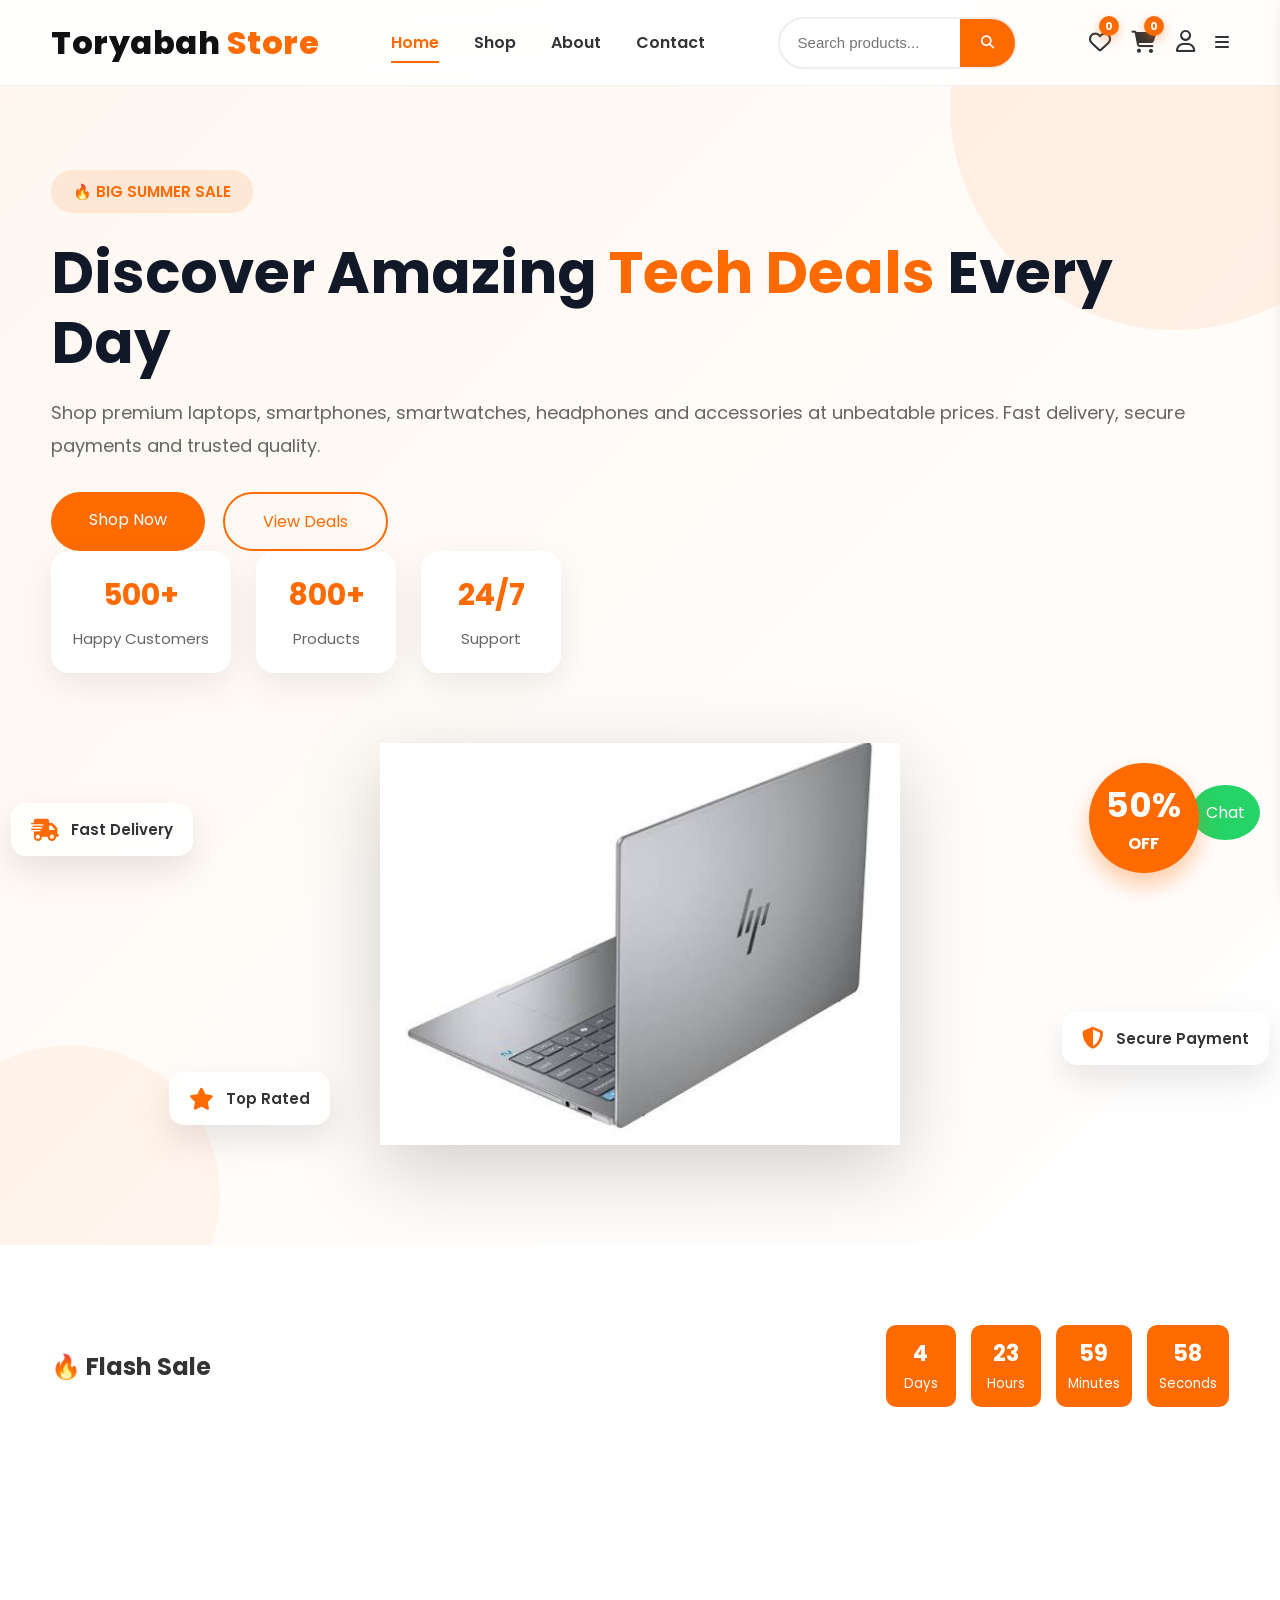
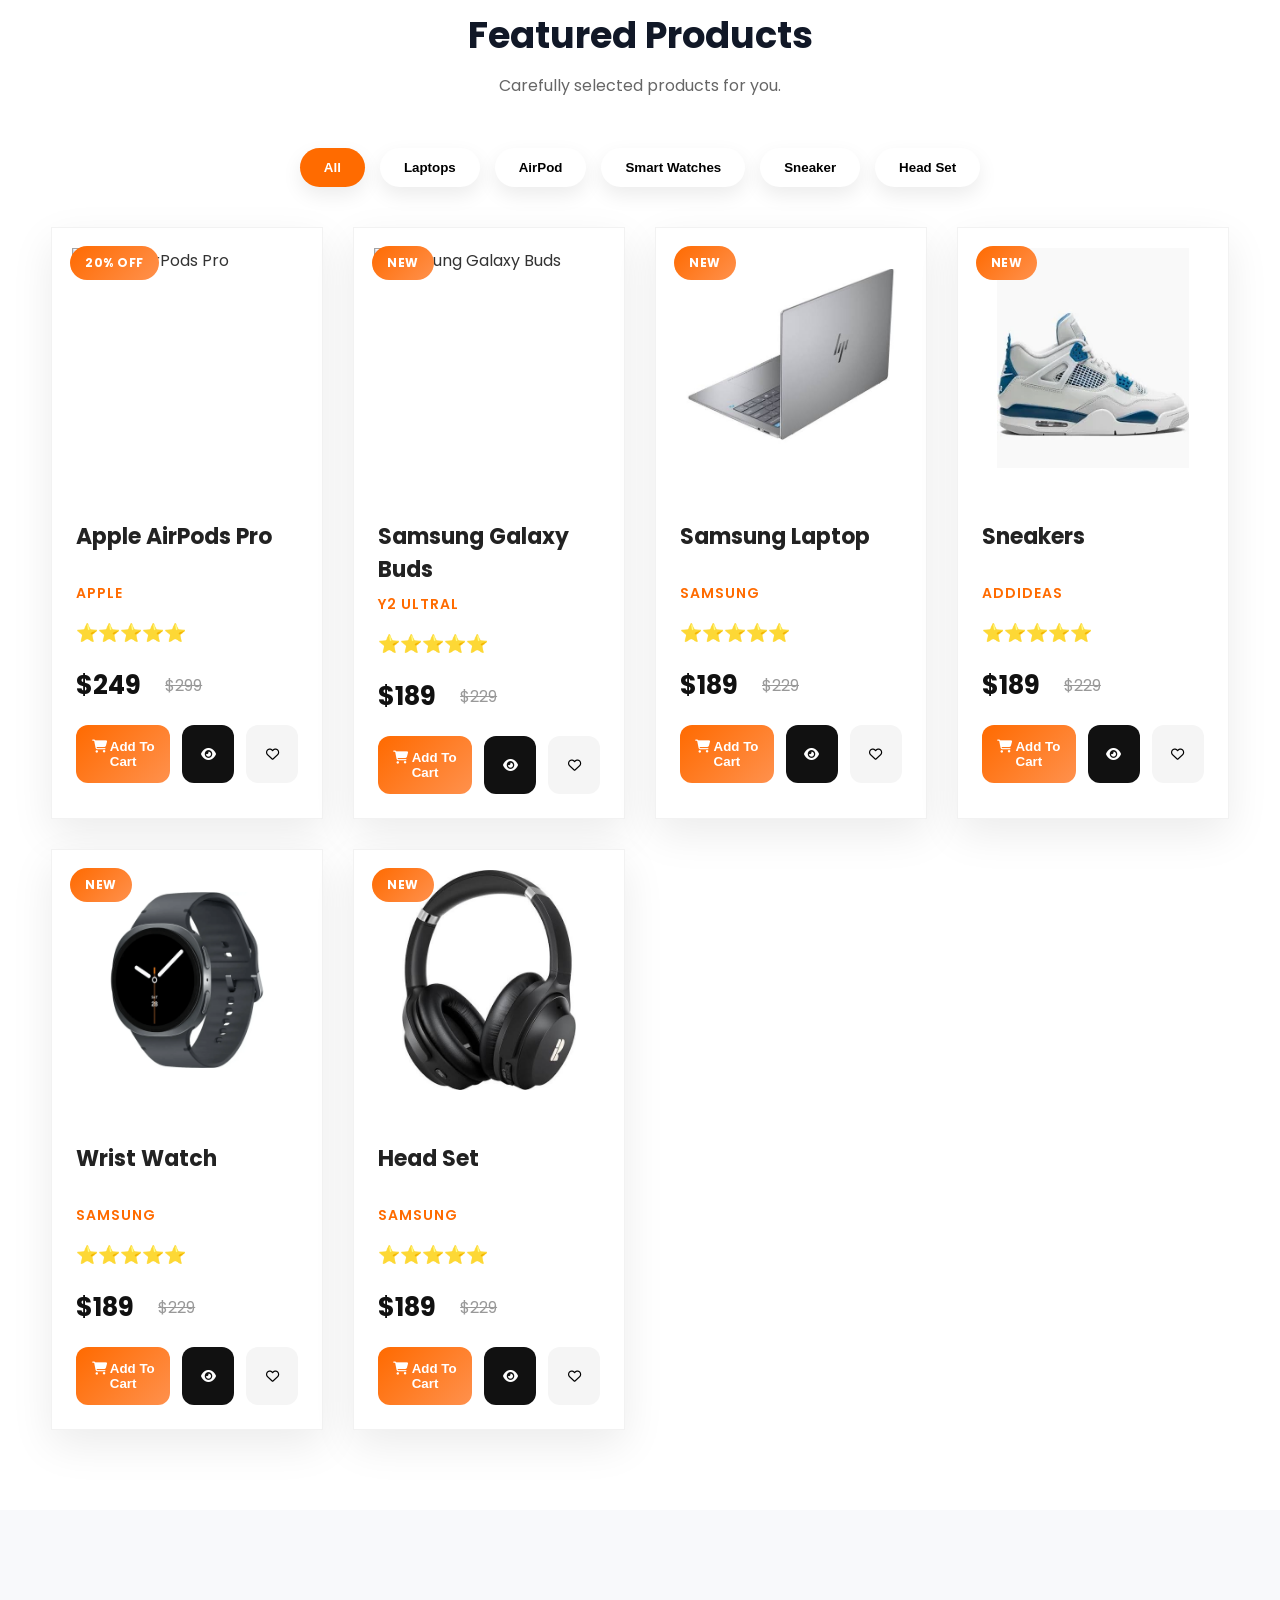
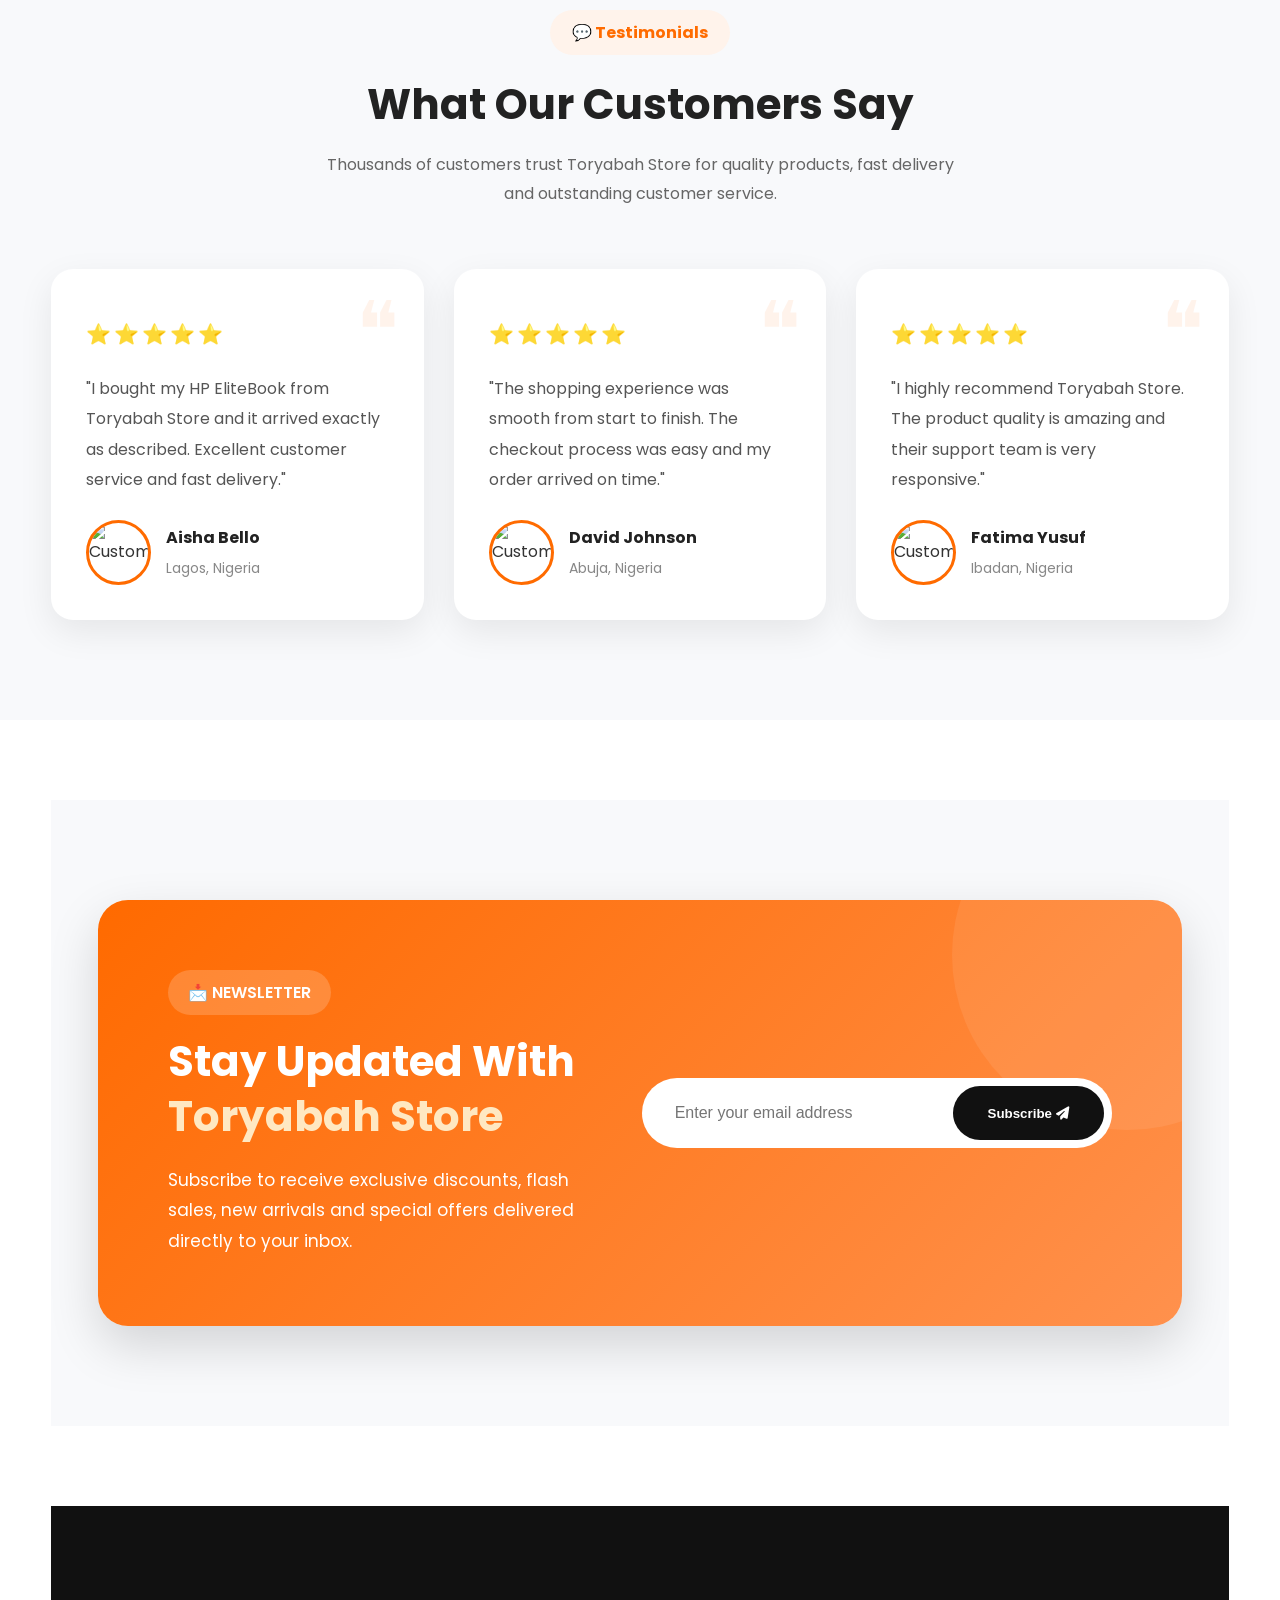
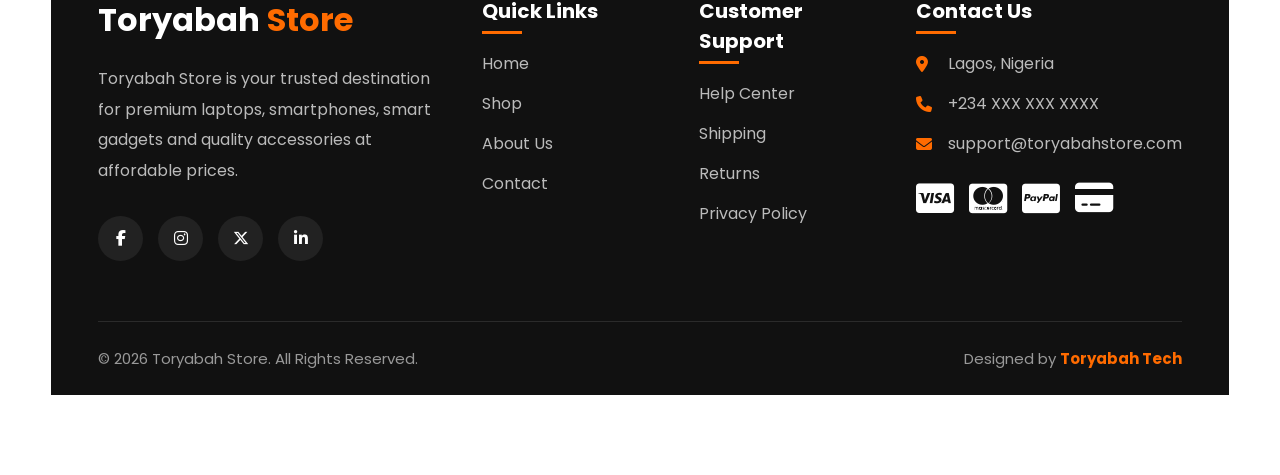
==== commit 87c7a968: "Update and upload pages, css styling responsivenessand javascript" ====
--- a/index.html
+++ b/index.html
@@ -565,6 +565,8 @@
 
                 </button>
 
+                <button id></button>
+
             </div>
 
         </div>
@@ -711,7 +713,13 @@
 </section>
 
 
-    
+    <section class="shop-tools">
+
+<div class="container tools-grid">
+
+<div class="search-shop">
+
+
 <!--==============================
 NEWSLETTER
 ===============================-->
--- a/assets/css/style.css
+++ b/assets/css/style.css
@@ -964,6 +964,8 @@
 
   border:1px solid #f2f2f2;
 
+  overflow: hidden;
+
 }
 
 .product-card:hover{
--- a/assets/css/responsive.css
+++ b/assets/css/responsive.css
@@ -397,3 +397,103 @@
 }
 
 }
+
+
+
+/* SHOP OPAGE RESPONSIVENESS */
+
+
+@media(max-width:991px){
+
+.tools-grid{
+
+flex-direction:column;
+
+}
+
+.search-shop{
+
+width:100%;
+
+}
+
+.shop-tools select{
+
+width:100%;
+
+}
+
+.results-container{
+
+flex-direction:column;
+
+}
+
+}
+
+@media(max-width:768px){
+
+.shop-hero h1{
+
+font-size:36px;
+
+}
+
+.filter-buttons{
+
+justify-content:flex-start;
+
+overflow-x:auto;
+
+padding-bottom:10px;
+
+}
+
+.filter-buttons::-webkit-scrollbar{
+
+display:none;
+
+}
+
+}
+
+/* CONTACT PAGE */
+
+
+@media(max-width:991px){
+
+.contact-grid{
+
+grid-template-columns:repeat(2,1fr);
+
+}
+
+.contact-wrapper{
+
+grid-template-columns:1fr;
+
+}
+
+.contact-right{
+
+display:none;
+
+}
+
+}
+
+@media(max-width:768px){
+
+.contact-grid{
+
+grid-template-columns:1fr;
+
+}
+
+.contact-hero h1{
+
+font-size:38px;
+
+}
+
+}
